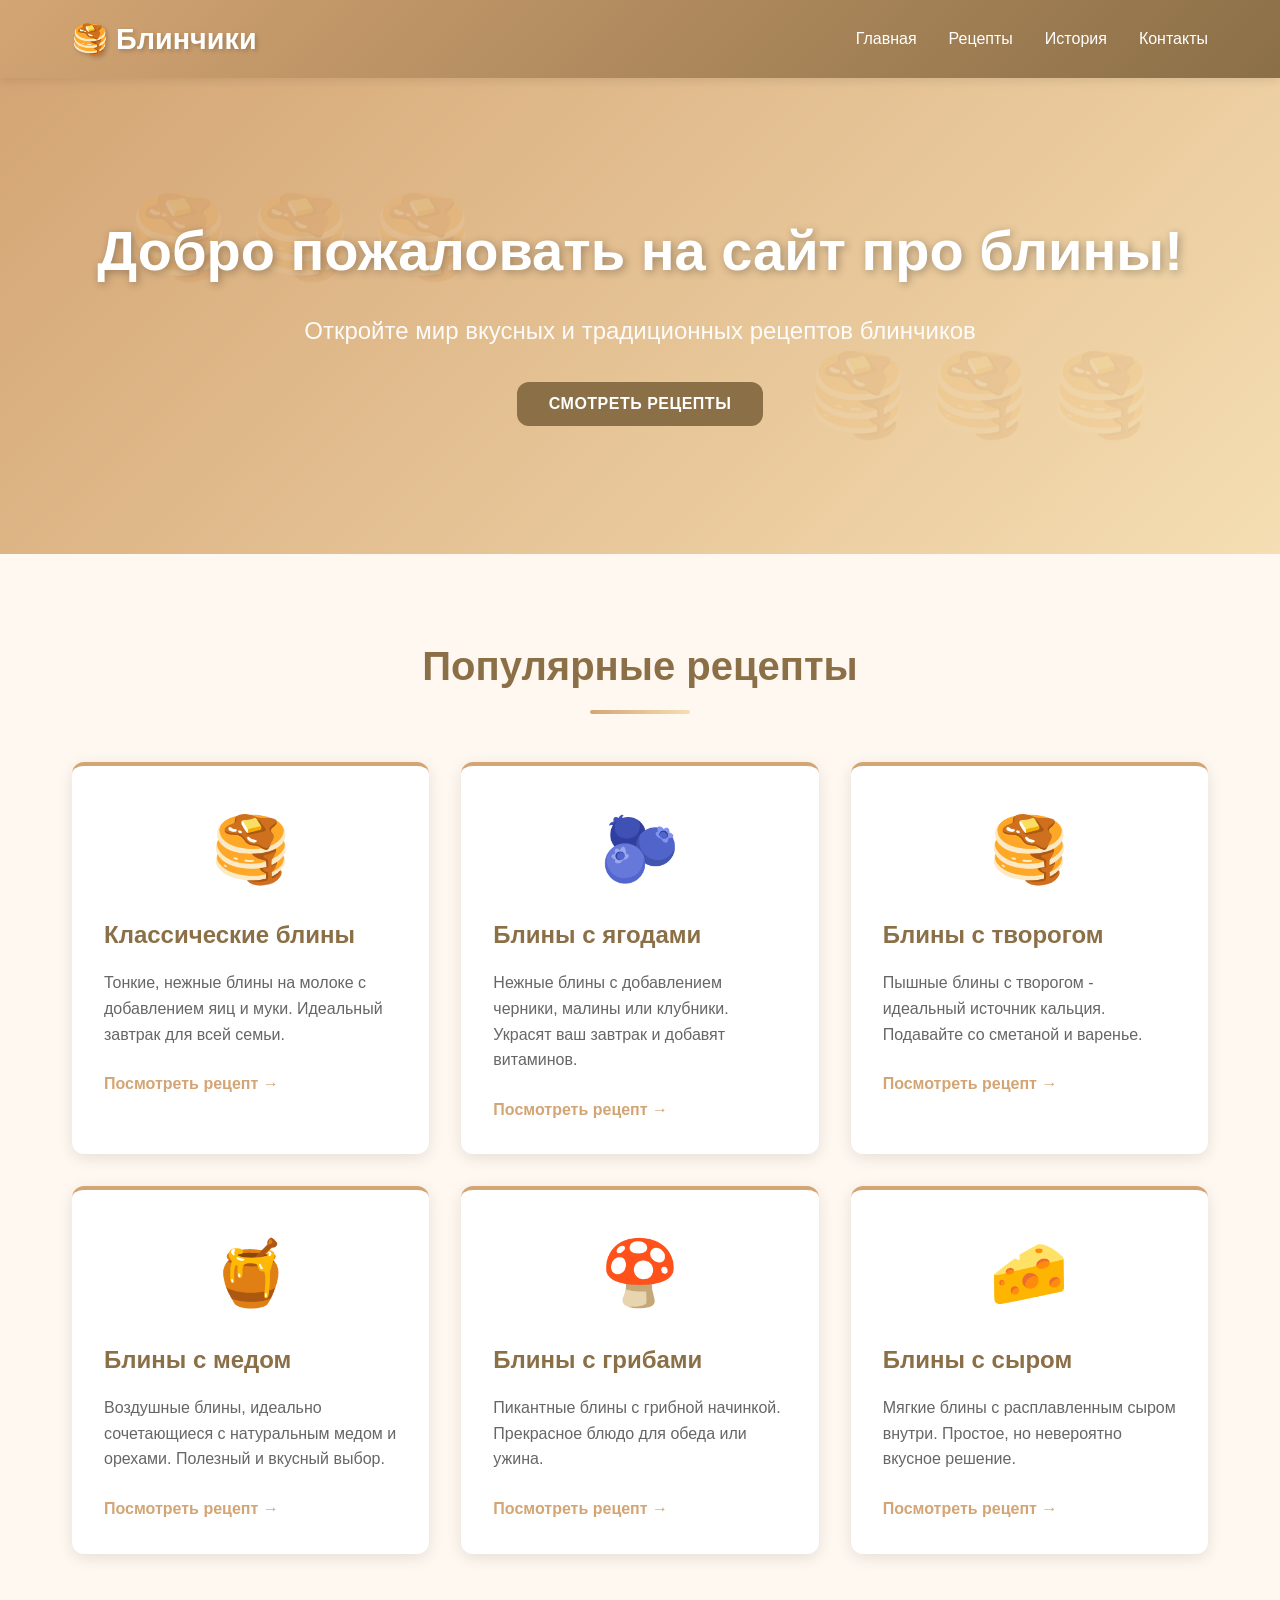
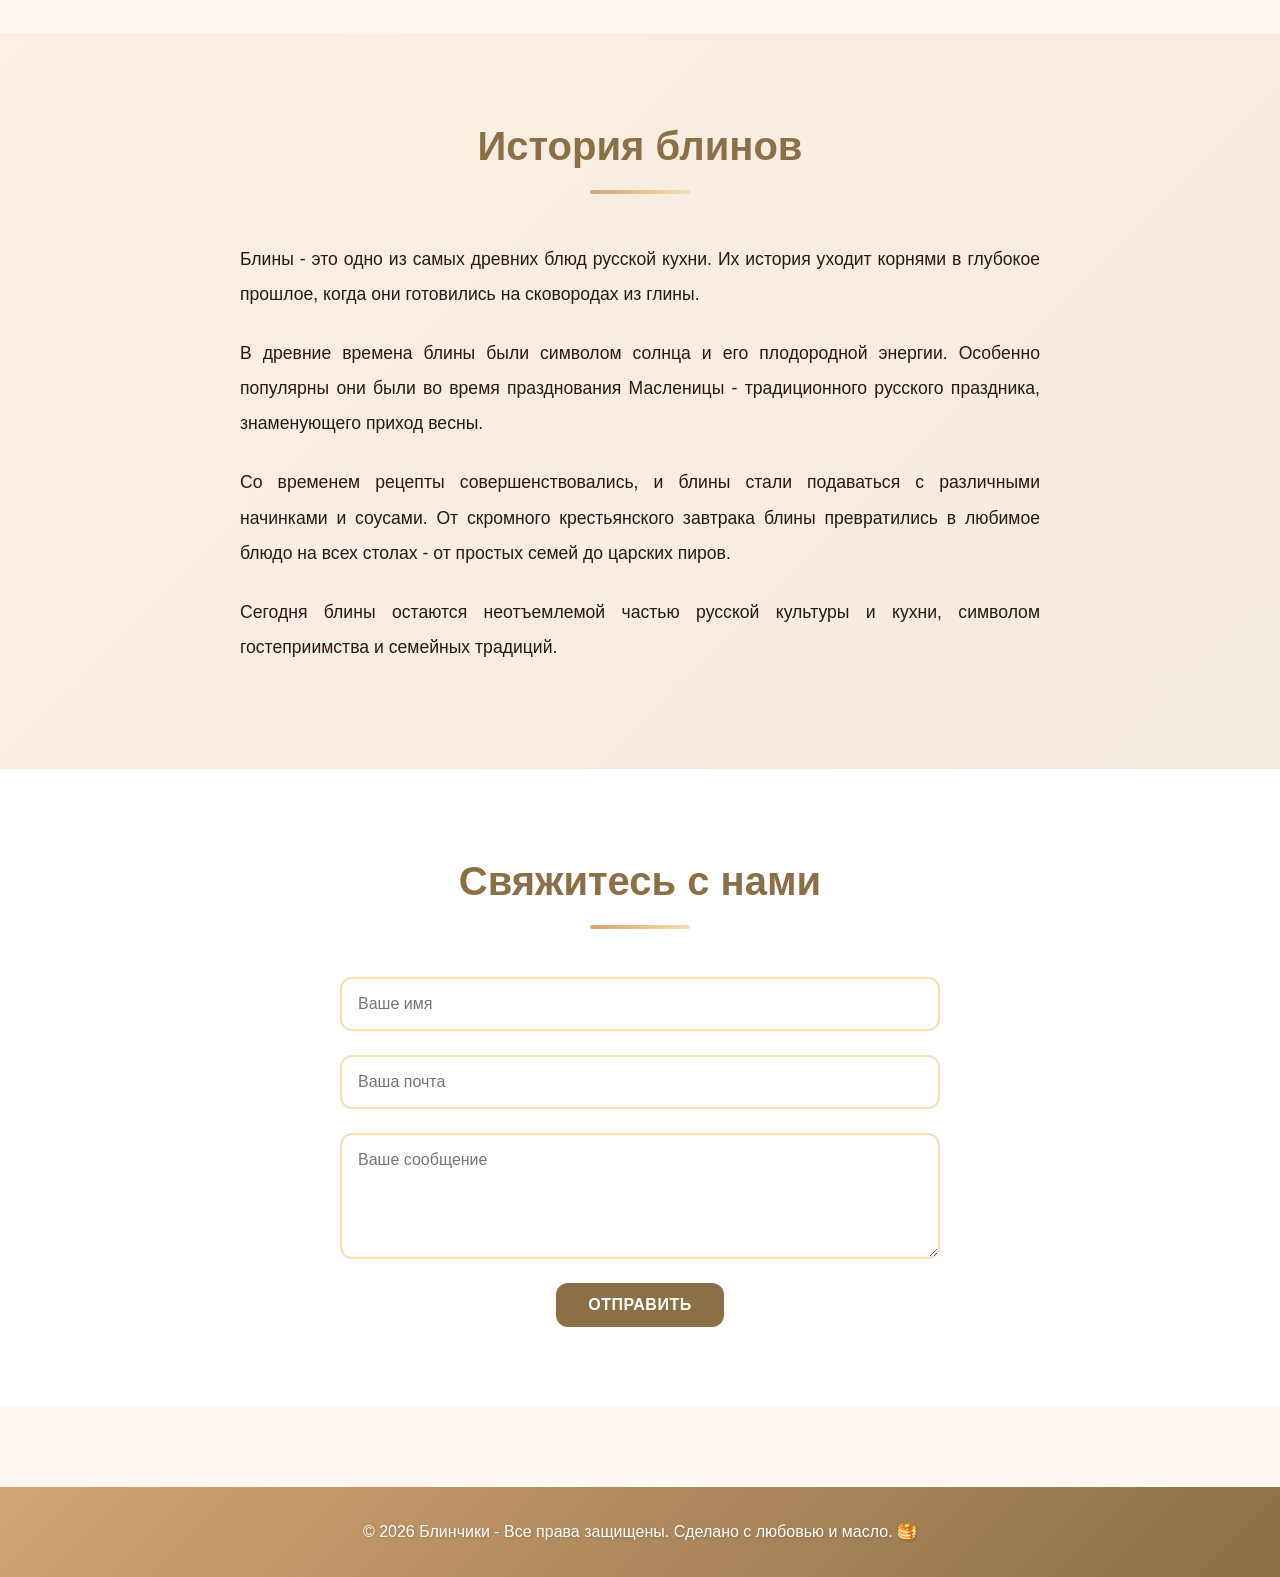
==== index.html @ e8a2c0ce "Create blini website - Add HTML index page with hero section, recipes, history, and contact form - A" ====
<!DOCTYPE html>
<html lang="ru">
<head>
    <meta charset="UTF-8">
    <meta name="viewport" content="width=device-width, initial-scale=1.0">
    <title>Блинчики - Вкусные рецепты и традиции</title>
    <link rel="stylesheet" href="styles.css">
</head>
<body>
    <header>
        <nav class="navbar">
            <div class="nav-container">
                <div class="logo">🥞 Блинчики</div>
                <ul class="nav-menu">
                    <li><a href="#home" class="nav-link">Главная</a></li>
                    <li><a href="#recipes" class="nav-link">Рецепты</a></li>
                    <li><a href="#history" class="nav-link">История</a></li>
                    <li><a href="#contact" class="nav-link">Контакты</a></li>
                </ul>
            </div>
        </nav>
    </header>

    <main>
        <!-- Hero Section -->
        <section id="home" class="hero">
            <div class="hero-content">
                <h1>Добро пожаловать на сайт про блины!</h1>
                <p>Откройте мир вкусных и традиционных рецептов блинчиков</p>
                <button class="btn btn-primary">Смотреть рецепты</button>
            </div>
        </section>

        <!-- Recipes Section -->
        <section id="recipes" class="recipes">
            <div class="container">
                <h2>Популярные рецепты</h2>
                <div class="recipe-grid">
                    <div class="recipe-card">
                        <div class="recipe-image">🥞</div>
                        <h3>Классические блины</h3>
                        <p>Тонкие, нежные блины на молоке с добавлением яиц и муки. Идеальный завтрак для всей семьи.</p>
                        <a href="#" class="recipe-link">Посмотреть рецепт →</a>
                    </div>

                    <div class="recipe-card">
                        <div class="recipe-image">🫐</div>
                        <h3>Блины с ягодами</h3>
                        <p>Нежные блины с добавлением черники, малины или клубники. Украсят ваш завтрак и добавят витаминов.</p>
                        <a href="#" class="recipe-link">Посмотреть рецепт →</a>
                    </div>

                    <div class="recipe-card">
                        <div class="recipe-image">🥞</div>
                        <h3>Блины с творогом</h3>
                        <p>Пышные блины с творогом - идеальный источник кальция. Подавайте со сметаной и варенье.</p>
                        <a href="#" class="recipe-link">Посмотреть рецепт →</a>
                    </div>

                    <div class="recipe-card">
                        <div class="recipe-image">🍯</div>
                        <h3>Блины с медом</h3>
                        <p>Воздушные блины, идеально сочетающиеся с натуральным медом и орехами. Полезный и вкусный выбор.</p>
                        <a href="#" class="recipe-link">Посмотреть рецепт →</a>
                    </div>

                    <div class="recipe-card">
                        <div class="recipe-image">🍄</div>
                        <h3>Блины с грибами</h3>
                        <p>Пикантные блины с грибной начинкой. Прекрасное блюдо для обеда или ужина.</p>
                        <a href="#" class="recipe-link">Посмотреть рецепт →</a>
                    </div>

                    <div class="recipe-card">
                        <div class="recipe-image">🧀</div>
                        <h3>Блины с сыром</h3>
                        <p>Мягкие блины с расплавленным сыром внутри. Простое, но невероятно вкусное решение.</p>
                        <a href="#" class="recipe-link">Посмотреть рецепт →</a>
                    </div>
                </div>
            </div>
        </section>

        <!-- History Section -->
        <section id="history" class="history">
            <div class="container">
                <h2>История блинов</h2>
                <div class="history-content">
                    <p>Блины - это одно из самых древних блюд русской кухни. Их история уходит корнями в глубокое прошлое, когда они готовились на сковородах из глины.</p>

                    <p>В древние времена блины были символом солнца и его плодородной энергии. Особенно популярны они были во время празднования Масленицы - традиционного русского праздника, знаменующего приход весны.</p>

                    <p>Со временем рецепты совершенствовались, и блины стали подаваться с различными начинками и соусами. От скромного крестьянского завтрака блины превратились в любимое блюдо на всех столах - от простых семей до царских пиров.</p>

                    <p>Сегодня блины остаются неотъемлемой частью русской культуры и кухни, символом гостеприимства и семейных традиций.</p>
                </div>
            </div>
        </section>

        <!-- Contact Section -->
        <section id="contact" class="contact">
            <div class="container">
                <h2>Свяжитесь с нами</h2>
                <form class="contact-form">
                    <input type="text" placeholder="Ваше имя" required>
                    <input type="email" placeholder="Ваша почта" required>
                    <textarea placeholder="Ваше сообщение" rows="5" required></textarea>
                    <button type="submit" class="btn btn-primary">Отправить</button>
                </form>
            </div>
        </section>
    </main>

    <footer>
        <div class="container">
            <p>&copy; 2026 Блинчики - Все права защищены. Сделано с любовью и масло. 🥞</p>
        </div>
    </footer>
</body>
</html>
---- styles.css ----
* {
    margin: 0;
    padding: 0;
    box-sizing: border-box;
}

:root {
    --primary-color: #d4a574;
    --secondary-color: #8b6f47;
    --accent-color: #f5deb3;
    --dark-text: #2c1810;
    --light-bg: #fff8f0;
    --border-radius: 12px;
    --transition: all 0.3s ease;
}

body {
    font-family: 'Segoe UI', Tahoma, Geneva, Verdana, sans-serif;
    line-height: 1.6;
    color: var(--dark-text);
    background-color: var(--light-bg);
}

/* Navbar */
.navbar {
    background: linear-gradient(135deg, var(--primary-color), var(--secondary-color));
    padding: 1rem 0;
    position: sticky;
    top: 0;
    z-index: 1000;
    box-shadow: 0 2px 10px rgba(0, 0, 0, 0.1);
}

.nav-container {
    max-width: 1200px;
    margin: 0 auto;
    padding: 0 2rem;
    display: flex;
    justify-content: space-between;
    align-items: center;
}

.logo {
    font-size: 1.8rem;
    font-weight: bold;
    color: white;
    text-shadow: 2px 2px 4px rgba(0, 0, 0, 0.2);
}

.nav-menu {
    display: flex;
    list-style: none;
    gap: 2rem;
}

.nav-link {
    color: white;
    text-decoration: none;
    font-weight: 500;
    transition: var(--transition);
    position: relative;
}

.nav-link:hover {
    opacity: 0.8;
}

.nav-link::after {
    content: '';
    position: absolute;
    bottom: -5px;
    left: 0;
    width: 0;
    height: 2px;
    background: white;
    transition: var(--transition);
}

.nav-link:hover::after {
    width: 100%;
}

/* Hero Section */
.hero {
    background: linear-gradient(135deg, var(--primary-color), var(--accent-color));
    color: white;
    padding: 8rem 2rem;
    text-align: center;
    position: relative;
    overflow: hidden;
}

.hero::before {
    content: '🥞 🥞 🥞';
    position: absolute;
    font-size: 5rem;
    opacity: 0.1;
    top: 20%;
    left: 10%;
}

.hero::after {
    content: '🥞 🥞 🥞';
    position: absolute;
    font-size: 5rem;
    opacity: 0.1;
    bottom: 20%;
    right: 10%;
}

.hero-content {
    position: relative;
    z-index: 1;
}

.hero h1 {
    font-size: 3.5rem;
    margin-bottom: 1rem;
    text-shadow: 2px 2px 8px rgba(0, 0, 0, 0.3);
}

.hero p {
    font-size: 1.5rem;
    margin-bottom: 2rem;
    opacity: 0.95;
}

/* Buttons */
.btn {
    padding: 0.8rem 2rem;
    border: none;
    border-radius: var(--border-radius);
    font-size: 1rem;
    font-weight: 600;
    cursor: pointer;
    transition: var(--transition);
    text-transform: uppercase;
    letter-spacing: 0.5px;
}

.btn-primary {
    background-color: var(--secondary-color);
    color: white;
}

.btn-primary:hover {
    background-color: var(--dark-text);
    transform: translateY(-2px);
    box-shadow: 0 5px 15px rgba(0, 0, 0, 0.2);
}

/* Container */
.container {
    max-width: 1200px;
    margin: 0 auto;
    padding: 0 2rem;
}

/* Recipes Section */
.recipes {
    padding: 5rem 2rem;
}

.recipes h2 {
    text-align: center;
    font-size: 2.5rem;
    margin-bottom: 3rem;
    color: var(--secondary-color);
    position: relative;
    padding-bottom: 1rem;
}

.recipes h2::after {
    content: '';
    position: absolute;
    bottom: 0;
    left: 50%;
    transform: translateX(-50%);
    width: 100px;
    height: 4px;
    background: linear-gradient(90deg, var(--primary-color), var(--accent-color));
    border-radius: 2px;
}

.recipe-grid {
    display: grid;
    grid-template-columns: repeat(auto-fit, minmax(300px, 1fr));
    gap: 2rem;
}

.recipe-card {
    background: white;
    border-radius: var(--border-radius);
    padding: 2rem;
    box-shadow: 0 4px 15px rgba(0, 0, 0, 0.1);
    transition: var(--transition);
    border-top: 4px solid var(--primary-color);
}

.recipe-card:hover {
    transform: translateY(-8px);
    box-shadow: 0 8px 25px rgba(0, 0, 0, 0.15);
}

.recipe-image {
    font-size: 4rem;
    text-align: center;
    margin-bottom: 1rem;
}

.recipe-card h3 {
    color: var(--secondary-color);
    margin-bottom: 1rem;
    font-size: 1.5rem;
}

.recipe-card p {
    color: #666;
    margin-bottom: 1.5rem;
}

.recipe-link {
    color: var(--primary-color);
    text-decoration: none;
    font-weight: 600;
    transition: var(--transition);
}

.recipe-link:hover {
    color: var(--secondary-color);
    margin-left: 5px;
}

/* History Section */
.history {
    background: linear-gradient(135deg, rgba(212, 165, 116, 0.1), rgba(139, 111, 71, 0.1));
    padding: 5rem 2rem;
}

.history h2 {
    text-align: center;
    font-size: 2.5rem;
    margin-bottom: 3rem;
    color: var(--secondary-color);
    position: relative;
    padding-bottom: 1rem;
}

.history h2::after {
    content: '';
    position: absolute;
    bottom: 0;
    left: 50%;
    transform: translateX(-50%);
    width: 100px;
    height: 4px;
    background: linear-gradient(90deg, var(--primary-color), var(--accent-color));
    border-radius: 2px;
}

.history-content {
    max-width: 800px;
    margin: 0 auto;
    line-height: 2;
    color: var(--dark-text);
}

.history-content p {
    margin-bottom: 1.5rem;
    text-align: justify;
    font-size: 1.1rem;
}

/* Contact Section */
.contact {
    padding: 5rem 2rem;
    background-color: white;
}

.contact h2 {
    text-align: center;
    font-size: 2.5rem;
    margin-bottom: 3rem;
    color: var(--secondary-color);
    position: relative;
    padding-bottom: 1rem;
}

.contact h2::after {
    content: '';
    position: absolute;
    bottom: 0;
    left: 50%;
    transform: translateX(-50%);
    width: 100px;
    height: 4px;
    background: linear-gradient(90deg, var(--primary-color), var(--accent-color));
    border-radius: 2px;
}

.contact-form {
    max-width: 600px;
    margin: 0 auto;
    display: flex;
    flex-direction: column;
    gap: 1.5rem;
}

.contact-form input,
.contact-form textarea {
    padding: 1rem;
    border: 2px solid var(--accent-color);
    border-radius: var(--border-radius);
    font-family: inherit;
    font-size: 1rem;
    transition: var(--transition);
}

.contact-form input:focus,
.contact-form textarea:focus {
    outline: none;
    border-color: var(--primary-color);
    box-shadow: 0 0 0 3px rgba(212, 165, 116, 0.1);
}

.contact-form button {
    align-self: center;
}

/* Footer */
footer {
    background: linear-gradient(135deg, var(--primary-color), var(--secondary-color));
    color: white;
    text-align: center;
    padding: 2rem;
    margin-top: 5rem;
}

footer p {
    font-weight: 500;
    text-shadow: 1px 1px 3px rgba(0, 0, 0, 0.2);
}

/* Responsive Design */
@media (max-width: 768px) {
    .hero h1 {
        font-size: 2rem;
    }

    .hero p {
        font-size: 1.1rem;
    }

    .nav-menu {
        gap: 1rem;
    }

    .recipe-grid {
        grid-template-columns: 1fr;
    }

    .history-content p {
        text-align: left;
    }

    .recipes h2,
    .history h2,
    .contact h2 {
        font-size: 2rem;
    }
}

@media (max-width: 480px) {
    .hero {
        padding: 4rem 1rem;
    }

    .hero h1 {
        font-size: 1.5rem;
    }

    .nav-container {
        flex-direction: column;
        gap: 1rem;
    }

    .nav-menu {
        flex-direction: column;
        gap: 0.5rem;
    }

    .logo {
        font-size: 1.5rem;
    }
}
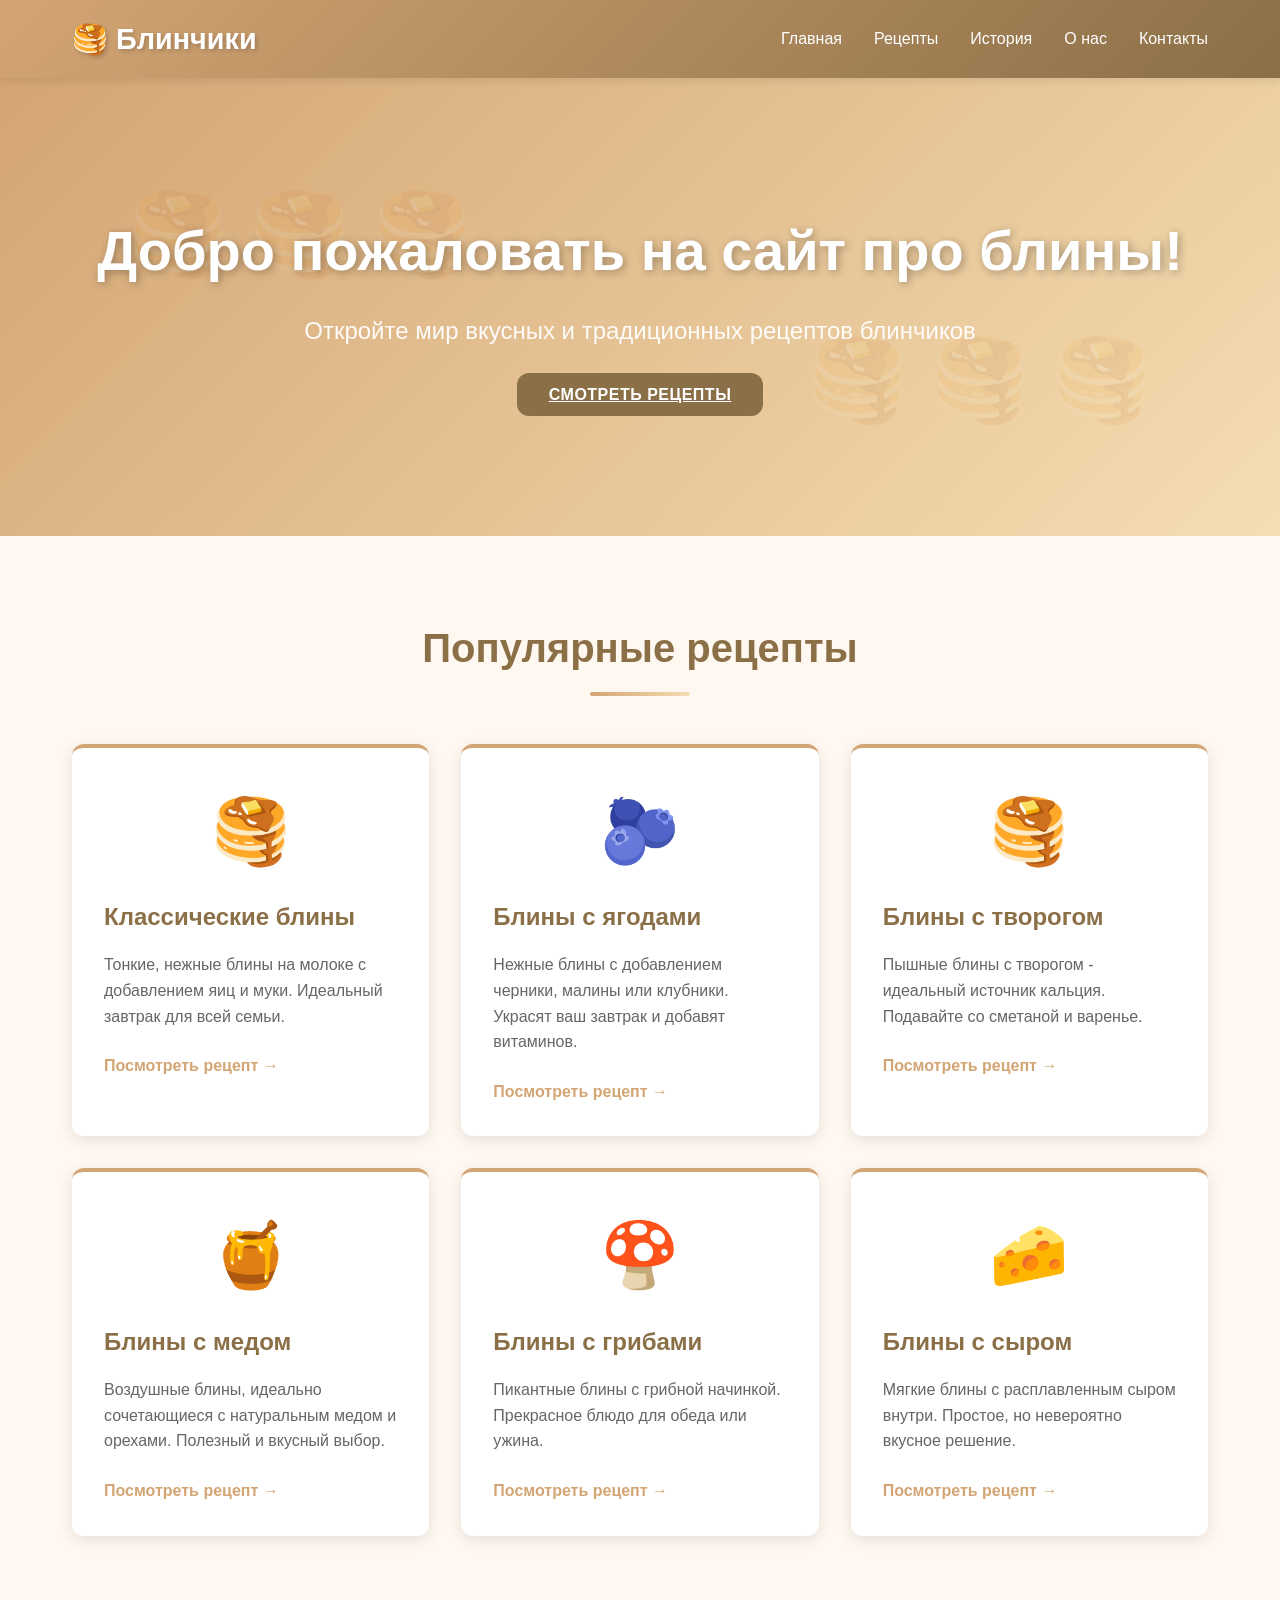
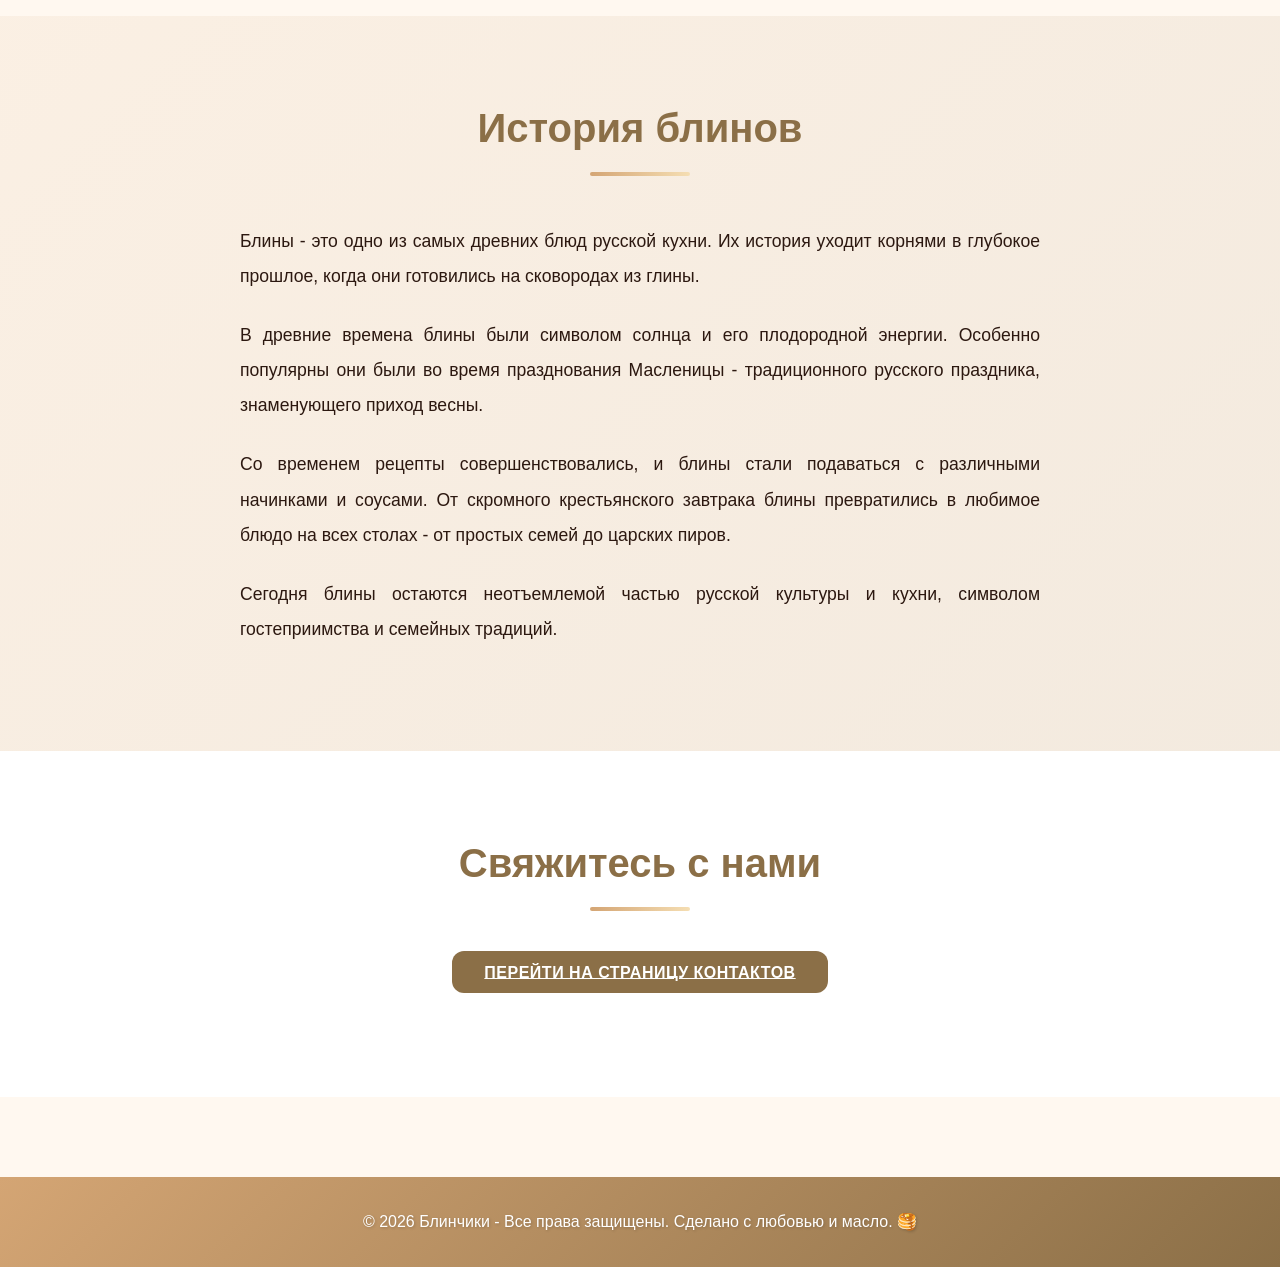
==== commit 295fb640: "Add multi-page website structure with unified styling - Create 5 pages: index, recipes, history, abo" ====
--- a/index.html
+++ b/index.html
@@ -12,10 +12,11 @@
             <div class="nav-container">
                 <div class="logo">🥞 Блинчики</div>
                 <ul class="nav-menu">
-                    <li><a href="#home" class="nav-link">Главная</a></li>
-                    <li><a href="#recipes" class="nav-link">Рецепты</a></li>
-                    <li><a href="#history" class="nav-link">История</a></li>
-                    <li><a href="#contact" class="nav-link">Контакты</a></li>
+                    <li><a href="index.html" class="nav-link active">Главная</a></li>
+                    <li><a href="recipes.html" class="nav-link">Рецепты</a></li>
+                    <li><a href="history.html" class="nav-link">История</a></li>
+                    <li><a href="about.html" class="nav-link">О нас</a></li>
+                    <li><a href="contact.html" class="nav-link">Контакты</a></li>
                 </ul>
             </div>
         </nav>
@@ -27,12 +28,12 @@
             <div class="hero-content">
                 <h1>Добро пожаловать на сайт про блины!</h1>
                 <p>Откройте мир вкусных и традиционных рецептов блинчиков</p>
-                <button class="btn btn-primary">Смотреть рецепты</button>
+                <a href="recipes.html" class="btn btn-primary">Смотреть рецепты</a>
             </div>
         </section>
 
         <!-- Recipes Section -->
-        <section id="recipes" class="recipes">
+        <section class="recipes">
             <div class="container">
                 <h2>Популярные рецепты</h2>
                 <div class="recipe-grid">
@@ -82,7 +83,7 @@
         </section>
 
         <!-- History Section -->
-        <section id="history" class="history">
+        <section class="history">
             <div class="container">
                 <h2>История блинов</h2>
                 <div class="history-content">
@@ -98,15 +99,10 @@
         </section>
 
         <!-- Contact Section -->
-        <section id="contact" class="contact">
+        <section class="contact">
             <div class="container">
                 <h2>Свяжитесь с нами</h2>
-                <form class="contact-form">
-                    <input type="text" placeholder="Ваше имя" required>
-                    <input type="email" placeholder="Ваша почта" required>
-                    <textarea placeholder="Ваше сообщение" rows="5" required></textarea>
-                    <button type="submit" class="btn btn-primary">Отправить</button>
-                </form>
+                <p style="text-align: center; margin-bottom: 2rem;"><a href="contact.html" class="btn btn-primary">Перейти на страницу контактов</a></p>
             </div>
         </section>
     </main>
--- a/styles.css
+++ b/styles.css
@@ -327,6 +327,680 @@
     align-self: center;
 }
 
+/* Page Header */
+.page-header {
+    background: linear-gradient(135deg, var(--primary-color), var(--secondary-color));
+    color: white;
+    padding: 4rem 2rem;
+    text-align: center;
+}
+
+.page-header h1 {
+    font-size: 3rem;
+    margin-bottom: 1rem;
+    text-shadow: 2px 2px 8px rgba(0, 0, 0, 0.3);
+}
+
+.page-header p {
+    font-size: 1.2rem;
+    opacity: 0.95;
+}
+
+/* Recipes Detail Page */
+.recipes-detail {
+    padding: 4rem 2rem;
+    background-color: var(--light-bg);
+}
+
+.recipe-full {
+    background: white;
+    border-radius: var(--border-radius);
+    padding: 2.5rem;
+    margin-bottom: 3rem;
+    box-shadow: 0 4px 15px rgba(0, 0, 0, 0.1);
+}
+
+.recipe-full h2 {
+    color: var(--secondary-color);
+    margin-bottom: 2rem;
+    font-size: 2rem;
+    border-bottom: 3px solid var(--primary-color);
+    padding-bottom: 1rem;
+}
+
+.recipe-content {
+    display: grid;
+    grid-template-columns: 150px 1fr;
+    gap: 2rem;
+    align-items: start;
+}
+
+.recipe-image-large {
+    font-size: 6rem;
+    text-align: center;
+}
+
+.recipe-info h3 {
+    color: var(--primary-color);
+    margin-top: 1.5rem;
+    margin-bottom: 1rem;
+    font-size: 1.3rem;
+}
+
+.ingredients,
+.instructions {
+    padding-left: 2rem;
+    margin-bottom: 1.5rem;
+}
+
+.ingredients li,
+.instructions li {
+    margin-bottom: 0.8rem;
+    line-height: 1.6;
+}
+
+.difficulty {
+    background: linear-gradient(135deg, rgba(212, 165, 116, 0.1), rgba(139, 111, 71, 0.1));
+    padding: 1rem;
+    border-left: 4px solid var(--primary-color);
+    border-radius: 4px;
+    margin-top: 2rem;
+    font-weight: 500;
+}
+
+/* History Timeline */
+.history-timeline {
+    padding: 4rem 2rem;
+    background-color: white;
+}
+
+.timeline {
+    max-width: 900px;
+    margin: 0 auto;
+    position: relative;
+    padding: 2rem 0;
+}
+
+.timeline::before {
+    content: '';
+    position: absolute;
+    left: 50%;
+    transform: translateX(-50%);
+    width: 4px;
+    height: 100%;
+    background: linear-gradient(180deg, var(--primary-color), var(--accent-color));
+}
+
+.timeline-item {
+    margin-bottom: 3rem;
+    width: 45%;
+    padding: 2rem;
+    background: white;
+    border-radius: var(--border-radius);
+    box-shadow: 0 4px 15px rgba(0, 0, 0, 0.1);
+}
+
+.timeline-item:nth-child(odd) {
+    margin-left: 0;
+    text-align: right;
+}
+
+.timeline-item:nth-child(even) {
+    margin-left: 55%;
+    text-align: left;
+}
+
+.timeline-date {
+    display: inline-block;
+    background: var(--primary-color);
+    color: white;
+    padding: 0.5rem 1rem;
+    border-radius: 20px;
+    font-weight: bold;
+    margin-bottom: 1rem;
+}
+
+.timeline-content h3 {
+    color: var(--secondary-color);
+    margin-bottom: 0.5rem;
+}
+
+.timeline-content p {
+    color: #666;
+    line-height: 1.8;
+}
+
+/* Facts Grid */
+.history-facts {
+    padding: 4rem 2rem;
+    background-color: var(--light-bg);
+}
+
+.history-facts h2 {
+    text-align: center;
+    font-size: 2.5rem;
+    margin-bottom: 3rem;
+    color: var(--secondary-color);
+    position: relative;
+    padding-bottom: 1rem;
+}
+
+.history-facts h2::after {
+    content: '';
+    position: absolute;
+    bottom: 0;
+    left: 50%;
+    transform: translateX(-50%);
+    width: 100px;
+    height: 4px;
+    background: linear-gradient(90deg, var(--primary-color), var(--accent-color));
+    border-radius: 2px;
+}
+
+.facts-grid {
+    display: grid;
+    grid-template-columns: repeat(auto-fit, minmax(280px, 1fr));
+    gap: 2rem;
+}
+
+.fact-card {
+    background: white;
+    padding: 2rem;
+    border-radius: var(--border-radius);
+    text-align: center;
+    box-shadow: 0 4px 15px rgba(0, 0, 0, 0.1);
+    transition: var(--transition);
+}
+
+.fact-card:hover {
+    transform: translateY(-8px);
+    box-shadow: 0 8px 25px rgba(0, 0, 0, 0.15);
+}
+
+.fact-icon {
+    font-size: 3rem;
+    margin-bottom: 1rem;
+}
+
+.fact-card h3 {
+    color: var(--secondary-color);
+    margin-bottom: 1rem;
+}
+
+.fact-card p {
+    color: #666;
+    line-height: 1.8;
+}
+
+/* Traditions Section */
+.traditions {
+    padding: 4rem 2rem;
+    background-color: white;
+}
+
+.traditions h2 {
+    text-align: center;
+    font-size: 2.5rem;
+    margin-bottom: 3rem;
+    color: var(--secondary-color);
+    position: relative;
+    padding-bottom: 1rem;
+}
+
+.traditions h2::after {
+    content: '';
+    position: absolute;
+    bottom: 0;
+    left: 50%;
+    transform: translateX(-50%);
+    width: 100px;
+    height: 4px;
+    background: linear-gradient(90deg, var(--primary-color), var(--accent-color));
+    border-radius: 2px;
+}
+
+.traditions-content {
+    display: grid;
+    grid-template-columns: repeat(auto-fit, minmax(300px, 1fr));
+    gap: 2rem;
+    max-width: 1200px;
+    margin: 0 auto;
+}
+
+.tradition-item {
+    background: linear-gradient(135deg, rgba(212, 165, 116, 0.1), rgba(139, 111, 71, 0.1));
+    padding: 2rem;
+    border-radius: var(--border-radius);
+    border-left: 4px solid var(--primary-color);
+}
+
+.tradition-item h3 {
+    color: var(--secondary-color);
+    margin-bottom: 1rem;
+}
+
+.tradition-item p {
+    color: var(--dark-text);
+    line-height: 1.8;
+}
+
+/* Values Section */
+.values {
+    padding: 4rem 2rem;
+    background-color: var(--light-bg);
+}
+
+.values h2 {
+    text-align: center;
+    font-size: 2.5rem;
+    margin-bottom: 3rem;
+    color: var(--secondary-color);
+    position: relative;
+    padding-bottom: 1rem;
+}
+
+.values h2::after {
+    content: '';
+    position: absolute;
+    bottom: 0;
+    left: 50%;
+    transform: translateX(-50%);
+    width: 100px;
+    height: 4px;
+    background: linear-gradient(90deg, var(--primary-color), var(--accent-color));
+    border-radius: 2px;
+}
+
+.values-grid {
+    display: grid;
+    grid-template-columns: repeat(auto-fit, minmax(250px, 1fr));
+    gap: 2rem;
+    max-width: 1200px;
+    margin: 0 auto;
+}
+
+.value-card {
+    background: white;
+    padding: 2rem;
+    border-radius: var(--border-radius);
+    text-align: center;
+    box-shadow: 0 4px 15px rgba(0, 0, 0, 0.1);
+    transition: var(--transition);
+}
+
+.value-card:hover {
+    transform: translateY(-5px);
+    box-shadow: 0 8px 25px rgba(0, 0, 0, 0.15);
+}
+
+.value-icon {
+    font-size: 3rem;
+    margin-bottom: 1rem;
+}
+
+.value-card h3 {
+    color: var(--secondary-color);
+    margin-bottom: 1rem;
+}
+
+.value-card p {
+    color: #666;
+    line-height: 1.8;
+}
+
+/* Team Section */
+.team {
+    padding: 4rem 2rem;
+    background-color: white;
+}
+
+.team h2 {
+    text-align: center;
+    font-size: 2.5rem;
+    margin-bottom: 3rem;
+    color: var(--secondary-color);
+    position: relative;
+    padding-bottom: 1rem;
+}
+
+.team h2::after {
+    content: '';
+    position: absolute;
+    bottom: 0;
+    left: 50%;
+    transform: translateX(-50%);
+    width: 100px;
+    height: 4px;
+    background: linear-gradient(90deg, var(--primary-color), var(--accent-color));
+    border-radius: 2px;
+}
+
+.team-grid {
+    display: grid;
+    grid-template-columns: repeat(auto-fit, minmax(250px, 1fr));
+    gap: 2rem;
+    max-width: 1200px;
+    margin: 0 auto;
+}
+
+.team-member {
+    background: linear-gradient(135deg, rgba(212, 165, 116, 0.05), rgba(139, 111, 71, 0.05));
+    padding: 2rem;
+    border-radius: var(--border-radius);
+    text-align: center;
+    border: 2px solid rgba(212, 165, 116, 0.2);
+    transition: var(--transition);
+}
+
+.team-member:hover {
+    border-color: var(--primary-color);
+    box-shadow: 0 4px 15px rgba(212, 165, 116, 0.2);
+}
+
+.member-avatar {
+    font-size: 4rem;
+    margin-bottom: 1rem;
+}
+
+.team-member h3 {
+    color: var(--secondary-color);
+    margin-bottom: 0.5rem;
+}
+
+.member-role {
+    color: var(--primary-color);
+    font-weight: bold;
+    margin-bottom: 1rem;
+}
+
+.member-bio {
+    color: #666;
+    line-height: 1.8;
+    font-size: 0.95rem;
+}
+
+/* Why Choose Us */
+.why-us {
+    padding: 4rem 2rem;
+    background-color: var(--light-bg);
+}
+
+.why-us h2 {
+    text-align: center;
+    font-size: 2.5rem;
+    margin-bottom: 3rem;
+    color: var(--secondary-color);
+    position: relative;
+    padding-bottom: 1rem;
+}
+
+.why-us h2::after {
+    content: '';
+    position: absolute;
+    bottom: 0;
+    left: 50%;
+    transform: translateX(-50%);
+    width: 100px;
+    height: 4px;
+    background: linear-gradient(90deg, var(--primary-color), var(--accent-color));
+    border-radius: 2px;
+}
+
+.why-us-grid {
+    display: grid;
+    grid-template-columns: repeat(auto-fit, minmax(280px, 1fr));
+    gap: 2rem;
+    max-width: 1200px;
+    margin: 0 auto;
+}
+
+.why-card {
+    background: white;
+    padding: 2rem;
+    border-radius: var(--border-radius);
+    border-top: 4px solid var(--primary-color);
+    box-shadow: 0 4px 15px rgba(0, 0, 0, 0.1);
+}
+
+.why-card h3 {
+    color: var(--secondary-color);
+    margin-bottom: 1rem;
+}
+
+.why-card p {
+    color: #666;
+    line-height: 1.8;
+}
+
+/* Contact Main */
+.contact-main {
+    padding: 4rem 2rem;
+    background-color: var(--light-bg);
+}
+
+.contact-wrapper {
+    display: grid;
+    grid-template-columns: 1fr 1fr;
+    gap: 3rem;
+    max-width: 1200px;
+    margin: 0 auto;
+}
+
+.contact-form-section h2,
+.contact-info-section h2 {
+    color: var(--secondary-color);
+    margin-bottom: 2rem;
+    font-size: 1.8rem;
+}
+
+.form-group {
+    display: flex;
+    flex-direction: column;
+    gap: 0.5rem;
+}
+
+.form-group label {
+    color: var(--secondary-color);
+    font-weight: 600;
+}
+
+.form-group input,
+.form-group select,
+.form-group textarea {
+    padding: 0.8rem;
+    border: 2px solid var(--accent-color);
+    border-radius: var(--border-radius);
+    font-family: inherit;
+    font-size: 1rem;
+    transition: var(--transition);
+}
+
+.form-group input:focus,
+.form-group select:focus,
+.form-group textarea:focus {
+    outline: none;
+    border-color: var(--primary-color);
+    box-shadow: 0 0 0 3px rgba(212, 165, 116, 0.1);
+}
+
+.contact-form {
+    display: flex;
+    flex-direction: column;
+    gap: 1.5rem;
+}
+
+.contact-form button {
+    align-self: flex-start;
+}
+
+.contact-info-item {
+    display: flex;
+    gap: 1.5rem;
+    margin-bottom: 2rem;
+    background: white;
+    padding: 1.5rem;
+    border-radius: var(--border-radius);
+    box-shadow: 0 2px 10px rgba(0, 0, 0, 0.05);
+}
+
+.info-icon {
+    font-size: 2.5rem;
+    min-width: 60px;
+    text-align: center;
+}
+
+.info-content h3 {
+    color: var(--secondary-color);
+    margin-bottom: 0.5rem;
+}
+
+.info-content p {
+    color: #666;
+    margin-bottom: 0.5rem;
+}
+
+.info-content a {
+    color: var(--primary-color);
+    text-decoration: none;
+    transition: var(--transition);
+}
+
+.info-content a:hover {
+    color: var(--secondary-color);
+    text-decoration: underline;
+}
+
+.social-links {
+    background: white;
+    padding: 2rem;
+    border-radius: var(--border-radius);
+    box-shadow: 0 2px 10px rgba(0, 0, 0, 0.05);
+    margin-top: 2rem;
+}
+
+.social-links h3 {
+    color: var(--secondary-color);
+    margin-bottom: 1.5rem;
+    text-align: center;
+}
+
+.social-icons {
+    display: flex;
+    justify-content: center;
+    gap: 1rem;
+}
+
+.social-icon {
+    display: inline-flex;
+    align-items: center;
+    justify-content: center;
+    width: 50px;
+    height: 50px;
+    font-size: 1.5rem;
+    background: linear-gradient(135deg, var(--primary-color), var(--secondary-color));
+    border-radius: 50%;
+    text-decoration: none;
+    transition: var(--transition);
+}
+
+.social-icon:hover {
+    transform: scale(1.1);
+    box-shadow: 0 4px 15px rgba(212, 165, 116, 0.3);
+}
+
+/* FAQ Section */
+.faq {
+    padding: 4rem 2rem;
+    background-color: white;
+}
+
+.faq h2 {
+    text-align: center;
+    font-size: 2.5rem;
+    margin-bottom: 3rem;
+    color: var(--secondary-color);
+    position: relative;
+    padding-bottom: 1rem;
+}
+
+.faq h2::after {
+    content: '';
+    position: absolute;
+    bottom: 0;
+    left: 50%;
+    transform: translateX(-50%);
+    width: 100px;
+    height: 4px;
+    background: linear-gradient(90deg, var(--primary-color), var(--accent-color));
+    border-radius: 2px;
+}
+
+.faq-grid {
+    display: grid;
+    grid-template-columns: repeat(auto-fit, minmax(300px, 1fr));
+    gap: 2rem;
+    max-width: 1200px;
+    margin: 0 auto;
+}
+
+.faq-item {
+    background: linear-gradient(135deg, rgba(212, 165, 116, 0.05), rgba(139, 111, 71, 0.05));
+    padding: 2rem;
+    border-radius: var(--border-radius);
+    border-left: 4px solid var(--primary-color);
+}
+
+.faq-item h3 {
+    color: var(--secondary-color);
+    margin-bottom: 1rem;
+}
+
+.faq-item p {
+    color: #666;
+    line-height: 1.8;
+}
+
+/* Newsletter Section */
+.newsletter {
+    background: linear-gradient(135deg, var(--primary-color), var(--secondary-color));
+    color: white;
+    padding: 3rem 2rem;
+}
+
+.newsletter-content {
+    max-width: 600px;
+    margin: 0 auto;
+    text-align: center;
+}
+
+.newsletter-content h2 {
+    font-size: 2rem;
+    margin-bottom: 0.5rem;
+}
+
+.newsletter-content p {
+    font-size: 1.1rem;
+    margin-bottom: 2rem;
+    opacity: 0.9;
+}
+
+.newsletter-form {
+    display: flex;
+    gap: 1rem;
+}
+
+.newsletter-form input {
+    flex: 1;
+    padding: 0.8rem;
+    border: none;
+    border-radius: var(--border-radius);
+    font-size: 1rem;
+}
+
+.newsletter-form input::placeholder {
+    color: #ccc;
+}
+
 /* Footer */
 footer {
     background: linear-gradient(135deg, var(--primary-color), var(--secondary-color));
@@ -368,6 +1042,54 @@
     .contact h2 {
         font-size: 2rem;
     }
+
+    .page-header h1 {
+        font-size: 2rem;
+    }
+
+    .recipe-content {
+        grid-template-columns: 100px 1fr;
+        gap: 1rem;
+    }
+
+    .recipe-image-large {
+        font-size: 4rem;
+    }
+
+    .timeline::before {
+        left: 0;
+    }
+
+    .timeline-item {
+        width: 100%;
+        margin-left: 0 !important;
+        text-align: left;
+        padding-left: 50px;
+    }
+
+    .timeline-item:nth-child(odd) {
+        text-align: left;
+    }
+
+    .contact-wrapper {
+        grid-template-columns: 1fr;
+    }
+
+    .newsletter-form {
+        flex-direction: column;
+    }
+
+    .why-us-grid,
+    .facts-grid,
+    .values-grid,
+    .team-grid,
+    .faq-grid {
+        grid-template-columns: 1fr;
+    }
+
+    .traditions-content {
+        grid-template-columns: 1fr;
+    }
 }
 
 @media (max-width: 480px) {
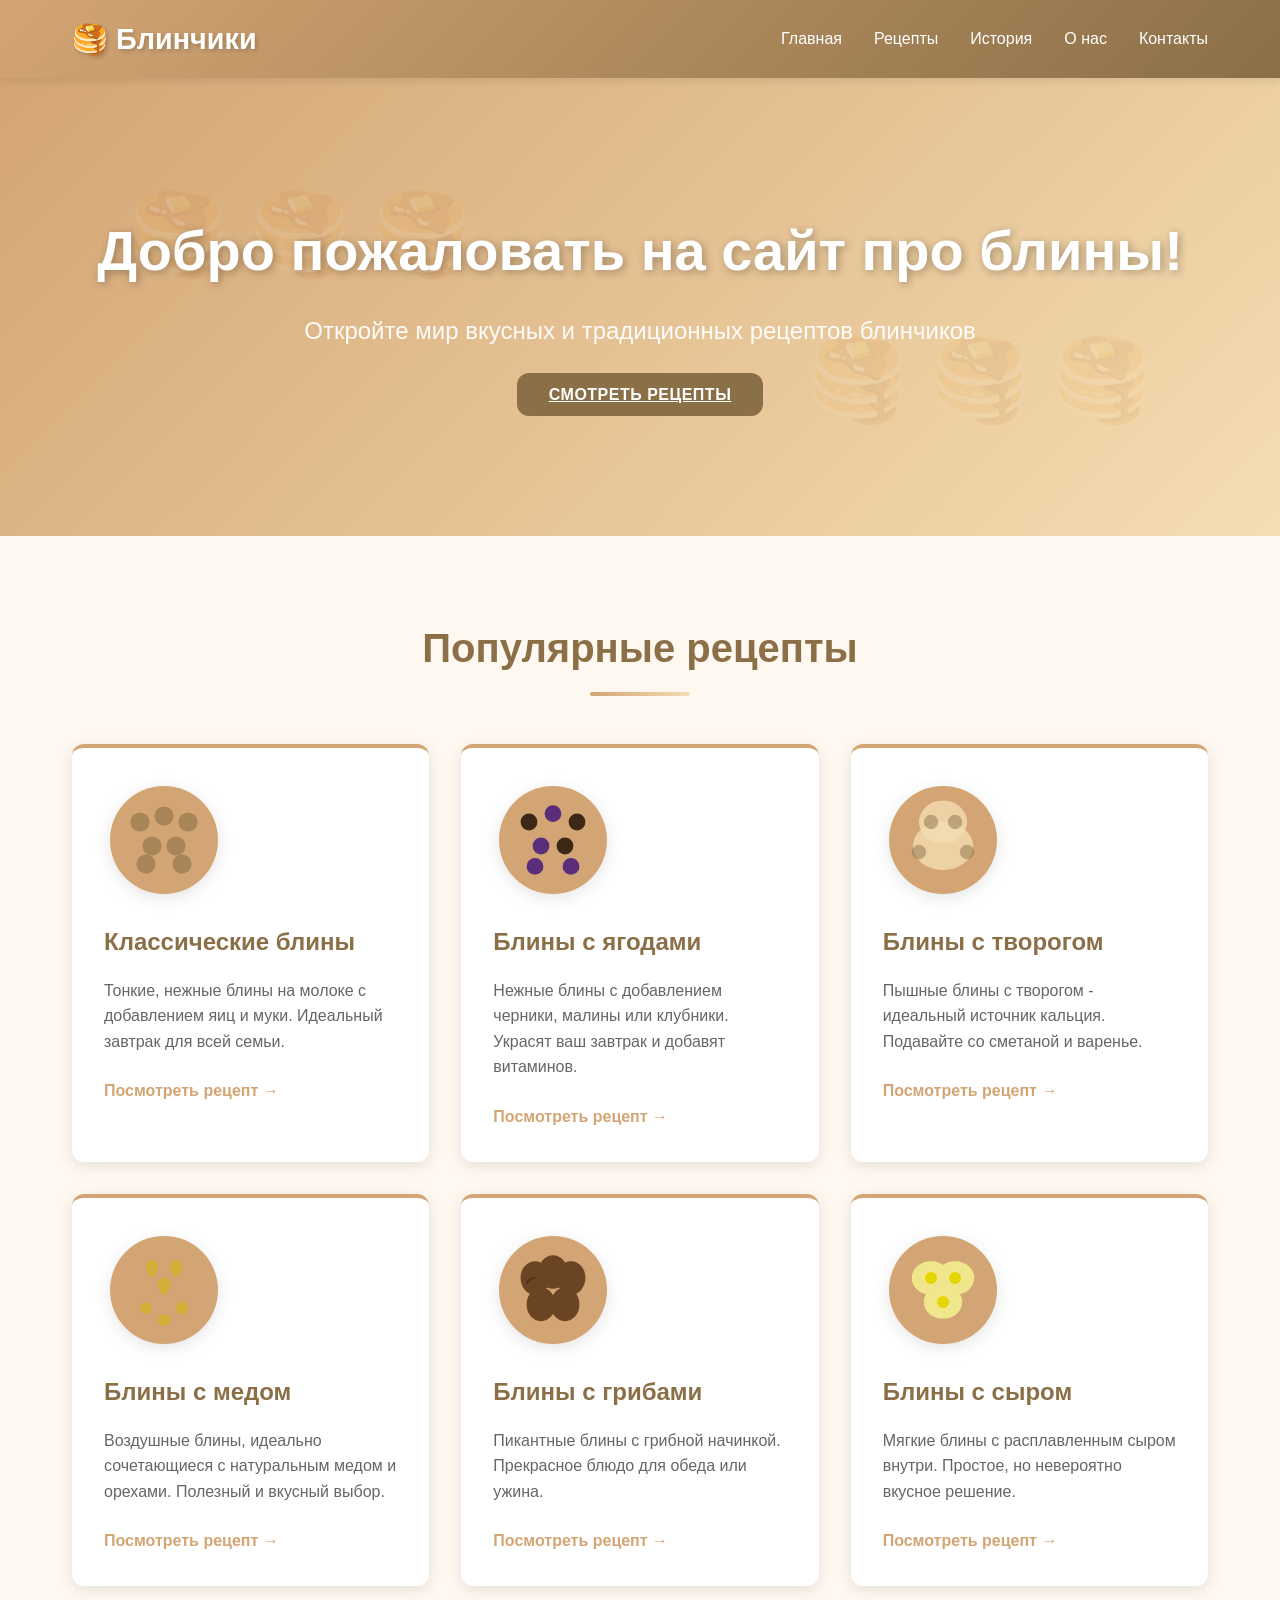
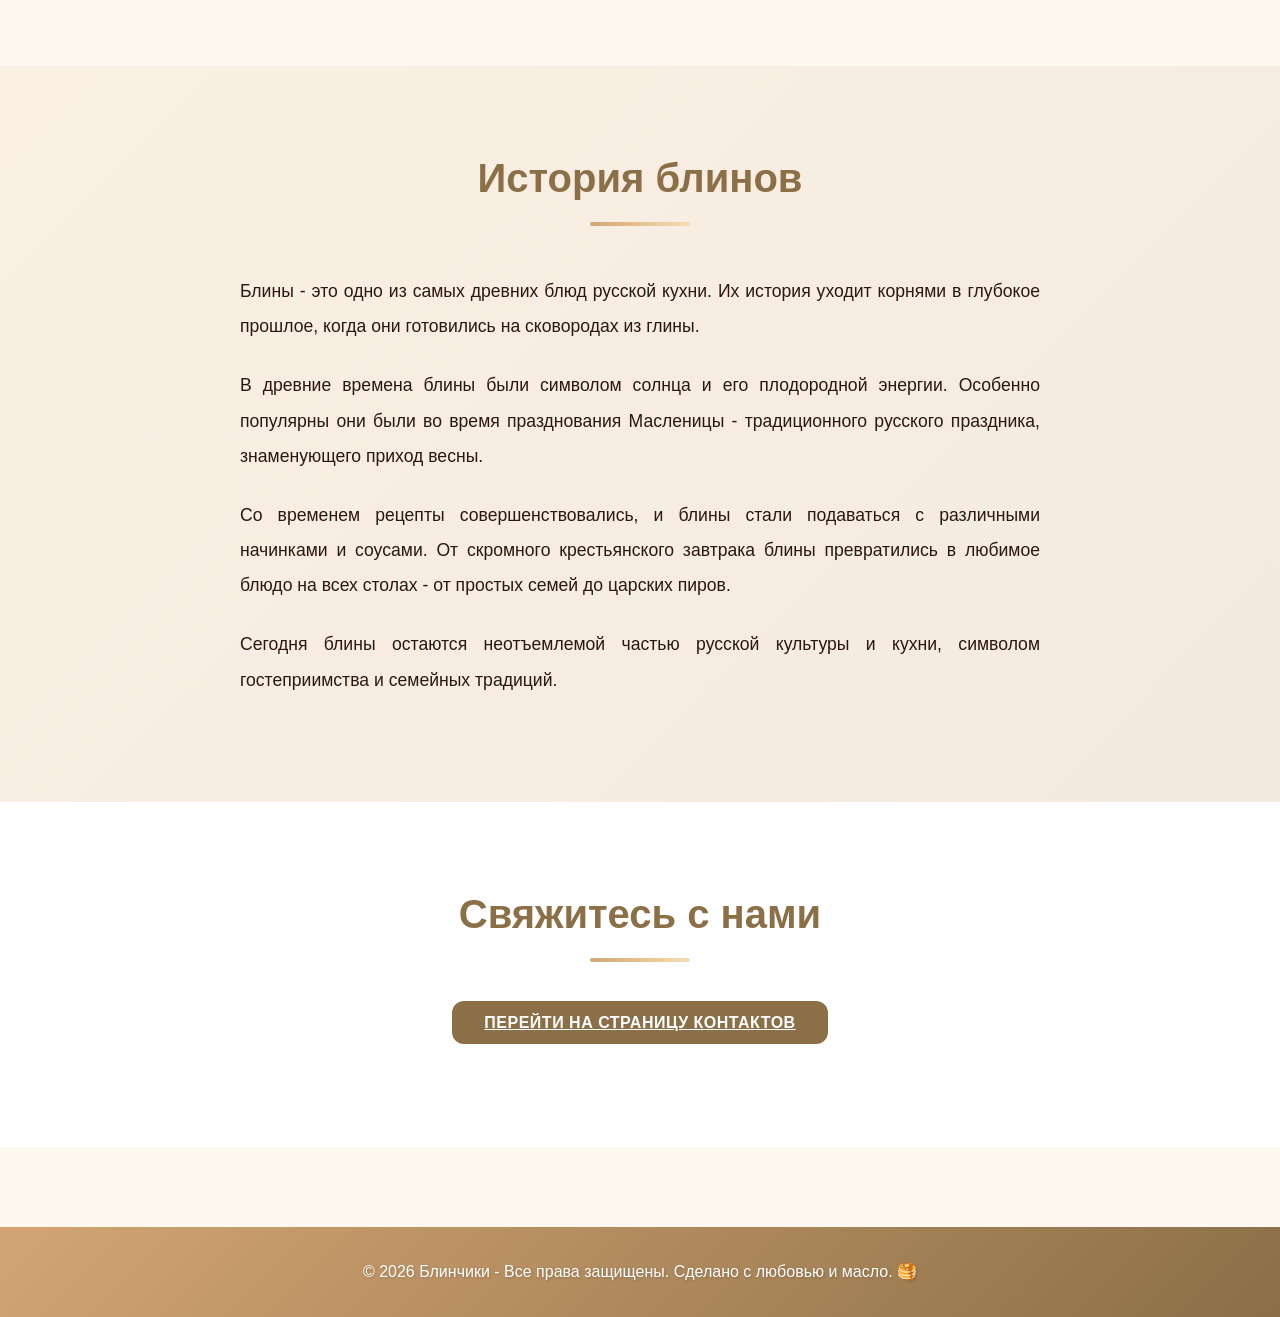
==== commit df355eb8: "Add custom SVG illustrations for index page recipes - Replace emoji placeholders with custom SVG ill" ====
--- a/index.html
+++ b/index.html
@@ -38,45 +38,95 @@
                 <h2>Популярные рецепты</h2>
                 <div class="recipe-grid">
                     <div class="recipe-card">
-                        <div class="recipe-image">🥞</div>
+                        <svg class="recipe-image" viewBox="0 0 100 100" xmlns="http://www.w3.org/2000/svg">
+                            <circle cx="50" cy="50" r="45" fill="#d4a574"/>
+                            <circle cx="30" cy="35" r="8" fill="#8b6f47" opacity="0.6"/>
+                            <circle cx="50" cy="30" r="8" fill="#8b6f47" opacity="0.6"/>
+                            <circle cx="70" cy="35" r="8" fill="#8b6f47" opacity="0.6"/>
+                            <circle cx="40" cy="55" r="8" fill="#8b6f47" opacity="0.6"/>
+                            <circle cx="60" cy="55" r="8" fill="#8b6f47" opacity="0.6"/>
+                            <circle cx="35" cy="70" r="8" fill="#8b6f47" opacity="0.6"/>
+                            <circle cx="65" cy="70" r="8" fill="#8b6f47" opacity="0.6"/>
+                        </svg>
                         <h3>Классические блины</h3>
                         <p>Тонкие, нежные блины на молоке с добавлением яиц и муки. Идеальный завтрак для всей семьи.</p>
-                        <a href="#" class="recipe-link">Посмотреть рецепт →</a>
+                        <a href="recipes.html" class="recipe-link">Посмотреть рецепт →</a>
                     </div>
 
                     <div class="recipe-card">
-                        <div class="recipe-image">🫐</div>
+                        <svg class="recipe-image" viewBox="0 0 100 100" xmlns="http://www.w3.org/2000/svg">
+                            <circle cx="50" cy="50" r="45" fill="#d4a574"/>
+                            <circle cx="30" cy="35" r="7" fill="#3d2817"/>
+                            <circle cx="50" cy="28" r="7" fill="#5a2e7a"/>
+                            <circle cx="70" cy="35" r="7" fill="#3d2817"/>
+                            <circle cx="40" cy="55" r="7" fill="#5a2e7a"/>
+                            <circle cx="60" cy="55" r="7" fill="#3d2817"/>
+                            <circle cx="35" cy="72" r="7" fill="#5a2e7a"/>
+                            <circle cx="65" cy="72" r="7" fill="#5a2e7a"/>
+                        </svg>
                         <h3>Блины с ягодами</h3>
                         <p>Нежные блины с добавлением черники, малины или клубники. Украсят ваш завтрак и добавят витаминов.</p>
-                        <a href="#" class="recipe-link">Посмотреть рецепт →</a>
+                        <a href="recipes.html" class="recipe-link">Посмотреть рецепт →</a>
                     </div>
 
                     <div class="recipe-card">
-                        <div class="recipe-image">🥞</div>
+                        <svg class="recipe-image" viewBox="0 0 100 100" xmlns="http://www.w3.org/2000/svg">
+                            <circle cx="50" cy="50" r="45" fill="#d4a574"/>
+                            <ellipse cx="50" cy="35" rx="20" ry="18" fill="#f5deb3" opacity="0.8"/>
+                            <ellipse cx="50" cy="55" rx="25" ry="20" fill="#f5deb3" opacity="0.8"/>
+                            <circle cx="40" cy="35" r="6" fill="#8b6f47" opacity="0.5"/>
+                            <circle cx="60" cy="35" r="6" fill="#8b6f47" opacity="0.5"/>
+                            <circle cx="30" cy="60" r="6" fill="#8b6f47" opacity="0.5"/>
+                            <circle cx="70" cy="60" r="6" fill="#8b6f47" opacity="0.5"/>
+                        </svg>
                         <h3>Блины с творогом</h3>
                         <p>Пышные блины с творогом - идеальный источник кальция. Подавайте со сметаной и варенье.</p>
-                        <a href="#" class="recipe-link">Посмотреть рецепт →</a>
+                        <a href="recipes.html" class="recipe-link">Посмотреть рецепт →</a>
                     </div>
 
                     <div class="recipe-card">
-                        <div class="recipe-image">🍯</div>
+                        <svg class="recipe-image" viewBox="0 0 100 100" xmlns="http://www.w3.org/2000/svg">
+                            <circle cx="50" cy="50" r="45" fill="#d4a574"/>
+                            <path d="M 40 40 Q 35 35 35 30 Q 35 25 40 25 Q 45 25 45 30 Q 45 35 40 40" fill="#d4af37"/>
+                            <path d="M 60 40 Q 55 35 55 30 Q 55 25 60 25 Q 65 25 65 30 Q 65 35 60 40" fill="#d4af37"/>
+                            <path d="M 50 55 Q 45 50 45 45 Q 45 40 50 40 Q 55 40 55 45 Q 55 50 50 55" fill="#d4af37"/>
+                            <circle cx="35" cy="65" r="5" fill="#d4af37"/>
+                            <circle cx="65" cy="65" r="5" fill="#d4af37"/>
+                            <circle cx="50" cy="75" r="5" fill="#d4af37"/>
+                        </svg>
                         <h3>Блины с медом</h3>
                         <p>Воздушные блины, идеально сочетающиеся с натуральным медом и орехами. Полезный и вкусный выбор.</p>
-                        <a href="#" class="recipe-link">Посмотреть рецепт →</a>
+                        <a href="recipes.html" class="recipe-link">Посмотреть рецепт →</a>
                     </div>
 
                     <div class="recipe-card">
-                        <div class="recipe-image">🍄</div>
+                        <svg class="recipe-image" viewBox="0 0 100 100" xmlns="http://www.w3.org/2000/svg">
+                            <circle cx="50" cy="50" r="45" fill="#d4a574"/>
+                            <ellipse cx="35" cy="40" rx="12" ry="14" fill="#6b4423"/>
+                            <ellipse cx="50" cy="35" rx="12" ry="14" fill="#6b4423"/>
+                            <ellipse cx="65" cy="40" rx="12" ry="14" fill="#6b4423"/>
+                            <ellipse cx="40" cy="62" rx="12" ry="14" fill="#6b4423"/>
+                            <ellipse cx="60" cy="62" rx="12" ry="14" fill="#6b4423"/>
+                            <path d="M 35 40 Q 30 40 28 45" stroke="#4a2f1a" stroke-width="1.5" fill="none"/>
+                        </svg>
                         <h3>Блины с грибами</h3>
                         <p>Пикантные блины с грибной начинкой. Прекрасное блюдо для обеда или ужина.</p>
-                        <a href="#" class="recipe-link">Посмотреть рецепт →</a>
+                        <a href="recipes.html" class="recipe-link">Посмотреть рецепт →</a>
                     </div>
 
                     <div class="recipe-card">
-                        <div class="recipe-image">🧀</div>
+                        <svg class="recipe-image" viewBox="0 0 100 100" xmlns="http://www.w3.org/2000/svg">
+                            <circle cx="50" cy="50" r="45" fill="#d4a574"/>
+                            <ellipse cx="40" cy="40" rx="16" ry="14" fill="#f0e68c"/>
+                            <ellipse cx="60" cy="40" rx="16" ry="14" fill="#f0e68c"/>
+                            <ellipse cx="50" cy="60" rx="16" ry="14" fill="#f0e68c"/>
+                            <circle cx="40" cy="40" r="5" fill="#e6d600"/>
+                            <circle cx="60" cy="40" r="5" fill="#e6d600"/>
+                            <circle cx="50" cy="60" r="5" fill="#e6d600"/>
+                        </svg>
                         <h3>Блины с сыром</h3>
                         <p>Мягкие блины с расплавленным сыром внутри. Простое, но невероятно вкусное решение.</p>
-                        <a href="#" class="recipe-link">Посмотреть рецепт →</a>
+                        <a href="recipes.html" class="recipe-link">Посмотреть рецепт →</a>
                     </div>
                 </div>
             </div>
--- a/styles.css
+++ b/styles.css
@@ -202,10 +202,20 @@
     box-shadow: 0 8px 25px rgba(0, 0, 0, 0.15);
 }
 
+.recipe-card:hover .recipe-image {
+    filter: drop-shadow(0 8px 16px rgba(212, 165, 116, 0.3));
+    transform: scale(1.05);
+}
+
 .recipe-image {
     font-size: 4rem;
     text-align: center;
     margin-bottom: 1rem;
+    width: 120px;
+    height: 120px;
+    margin-left: auto;
+    margin-right: auto;
+    filter: drop-shadow(0 4px 8px rgba(0, 0, 0, 0.1));
 }
 
 .recipe-card h3 {
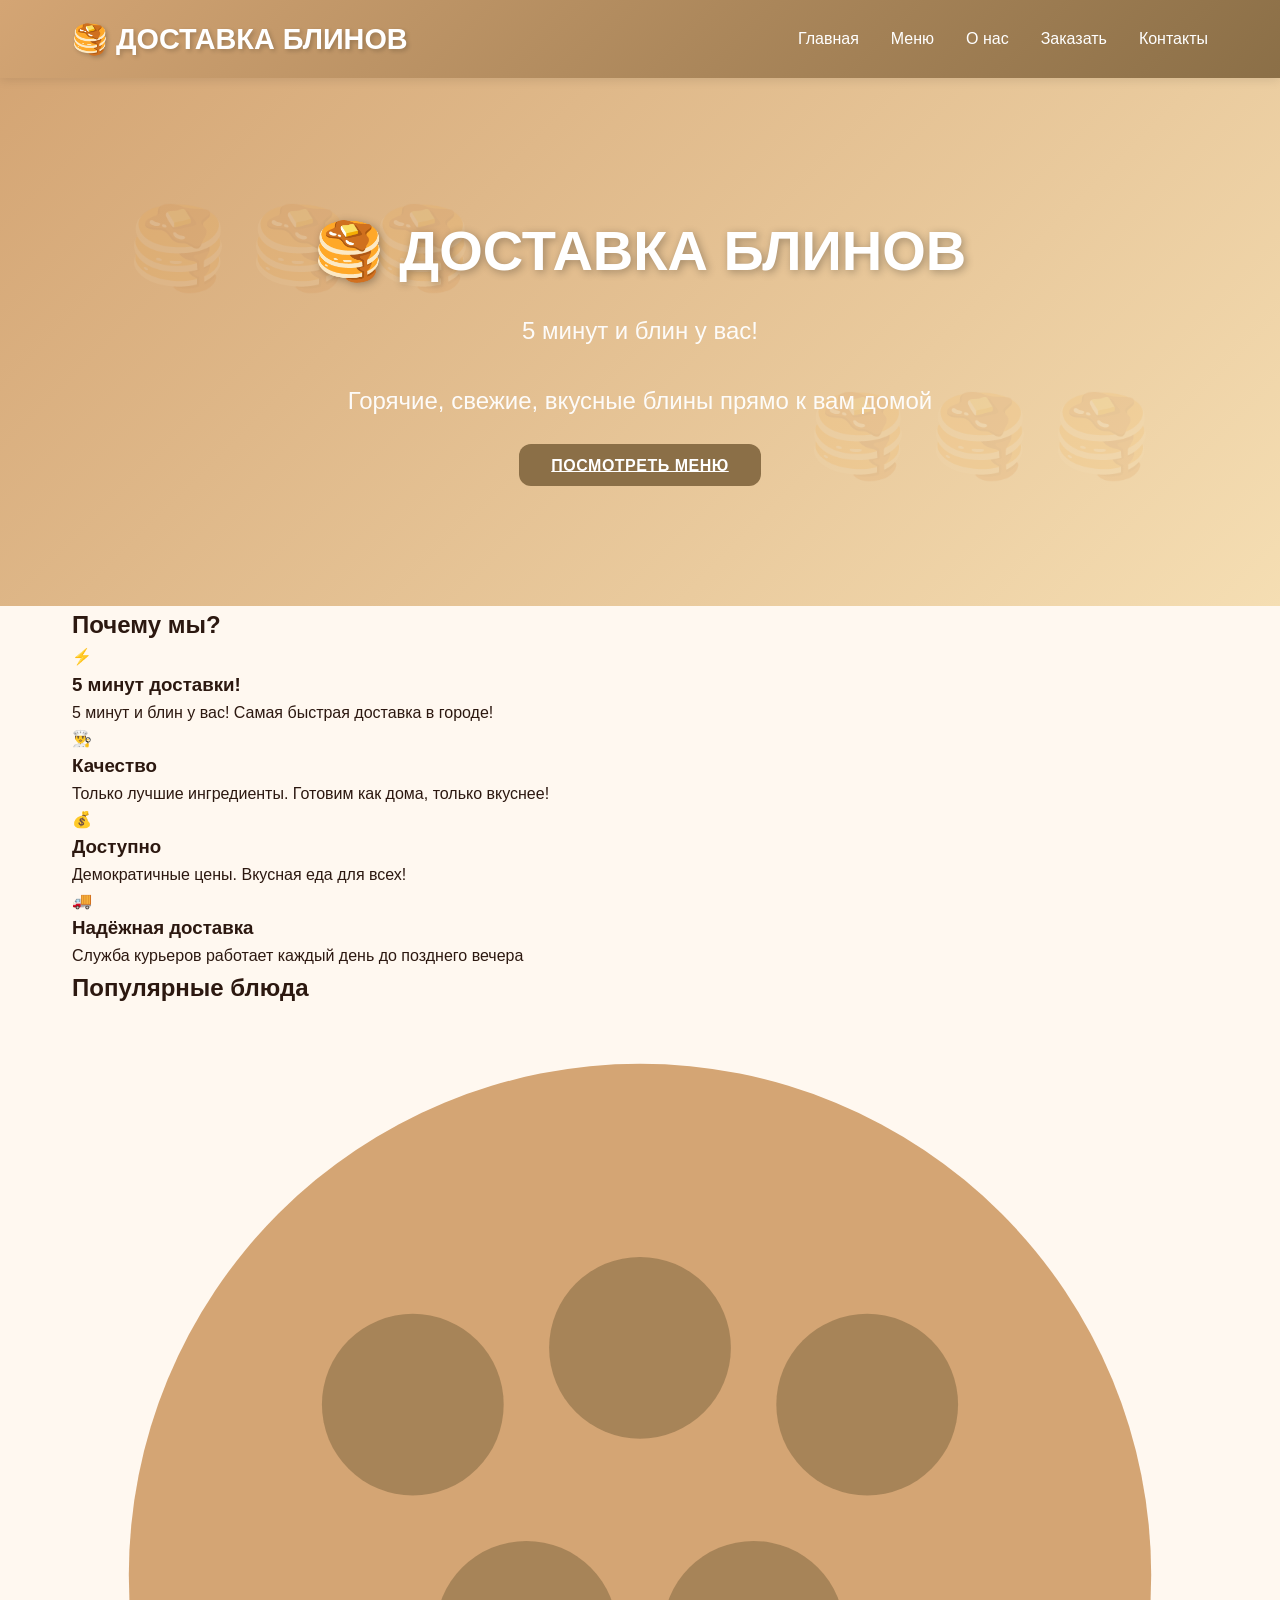
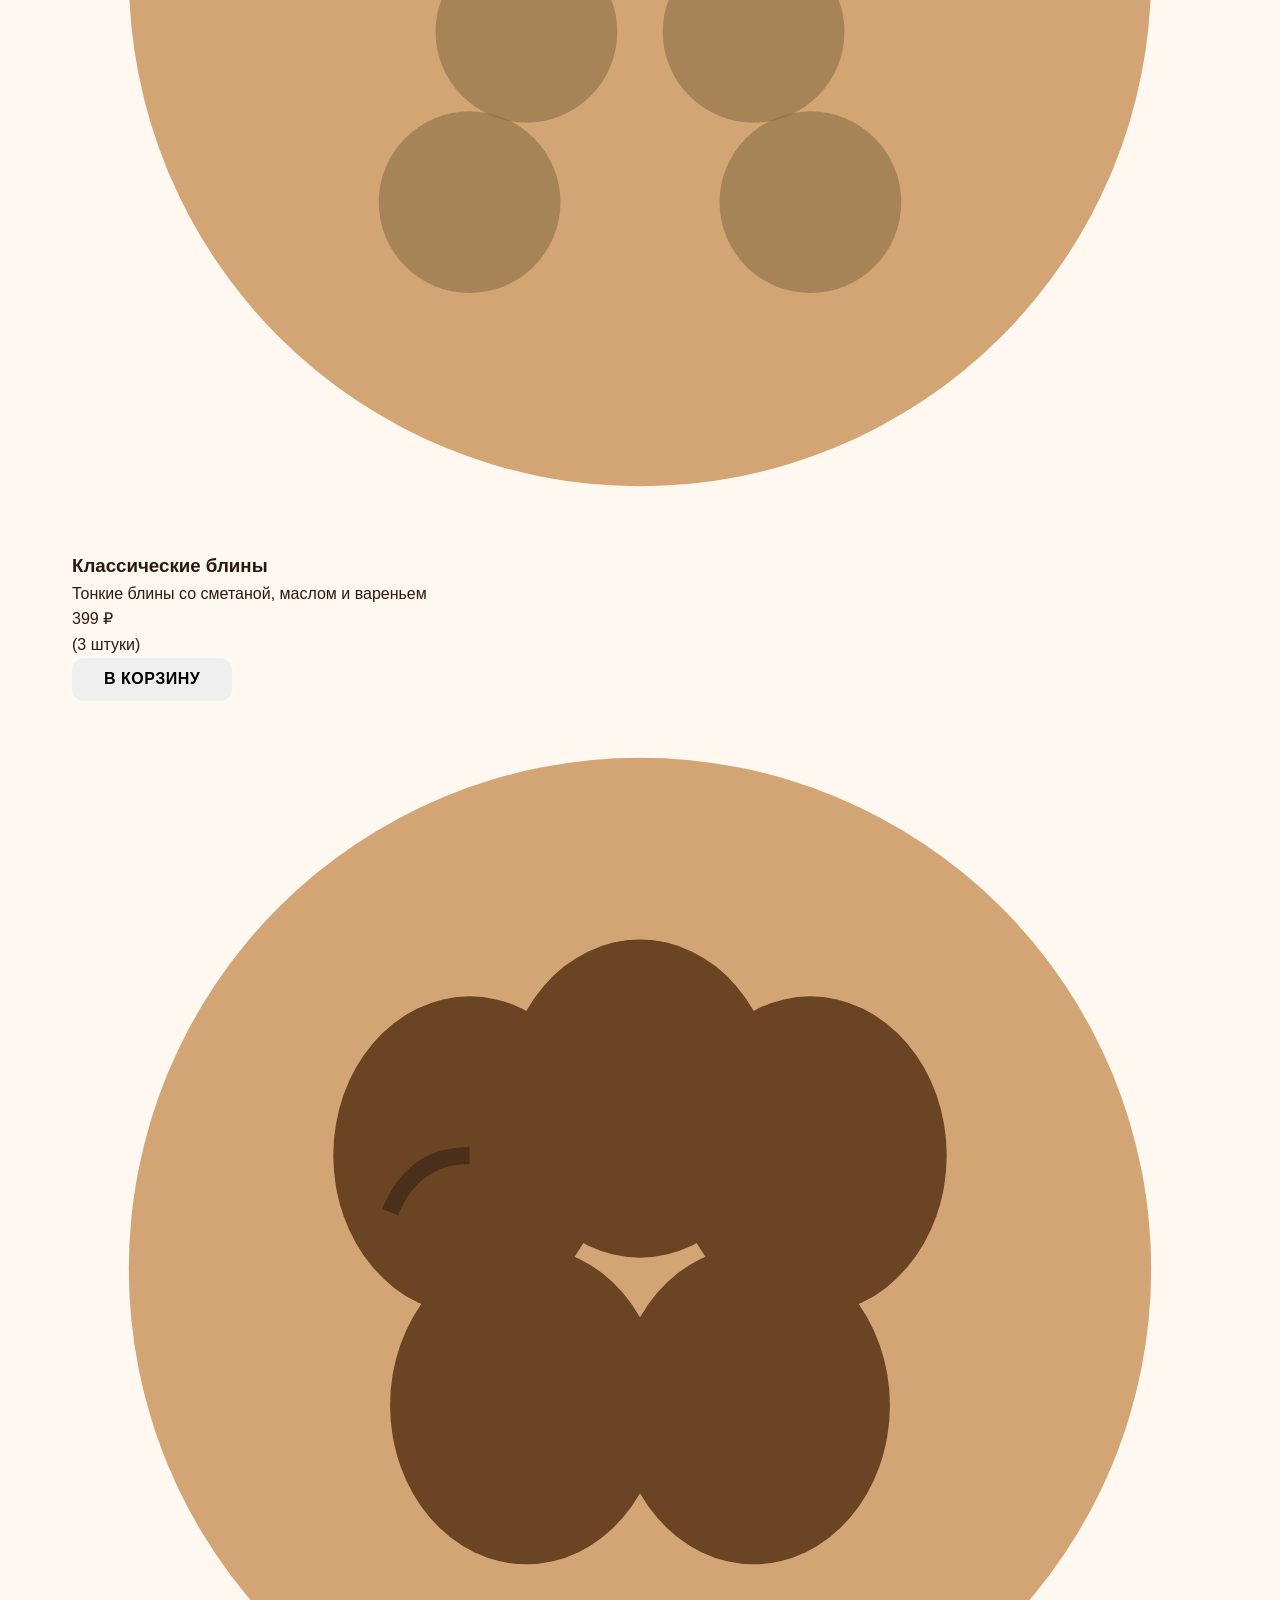
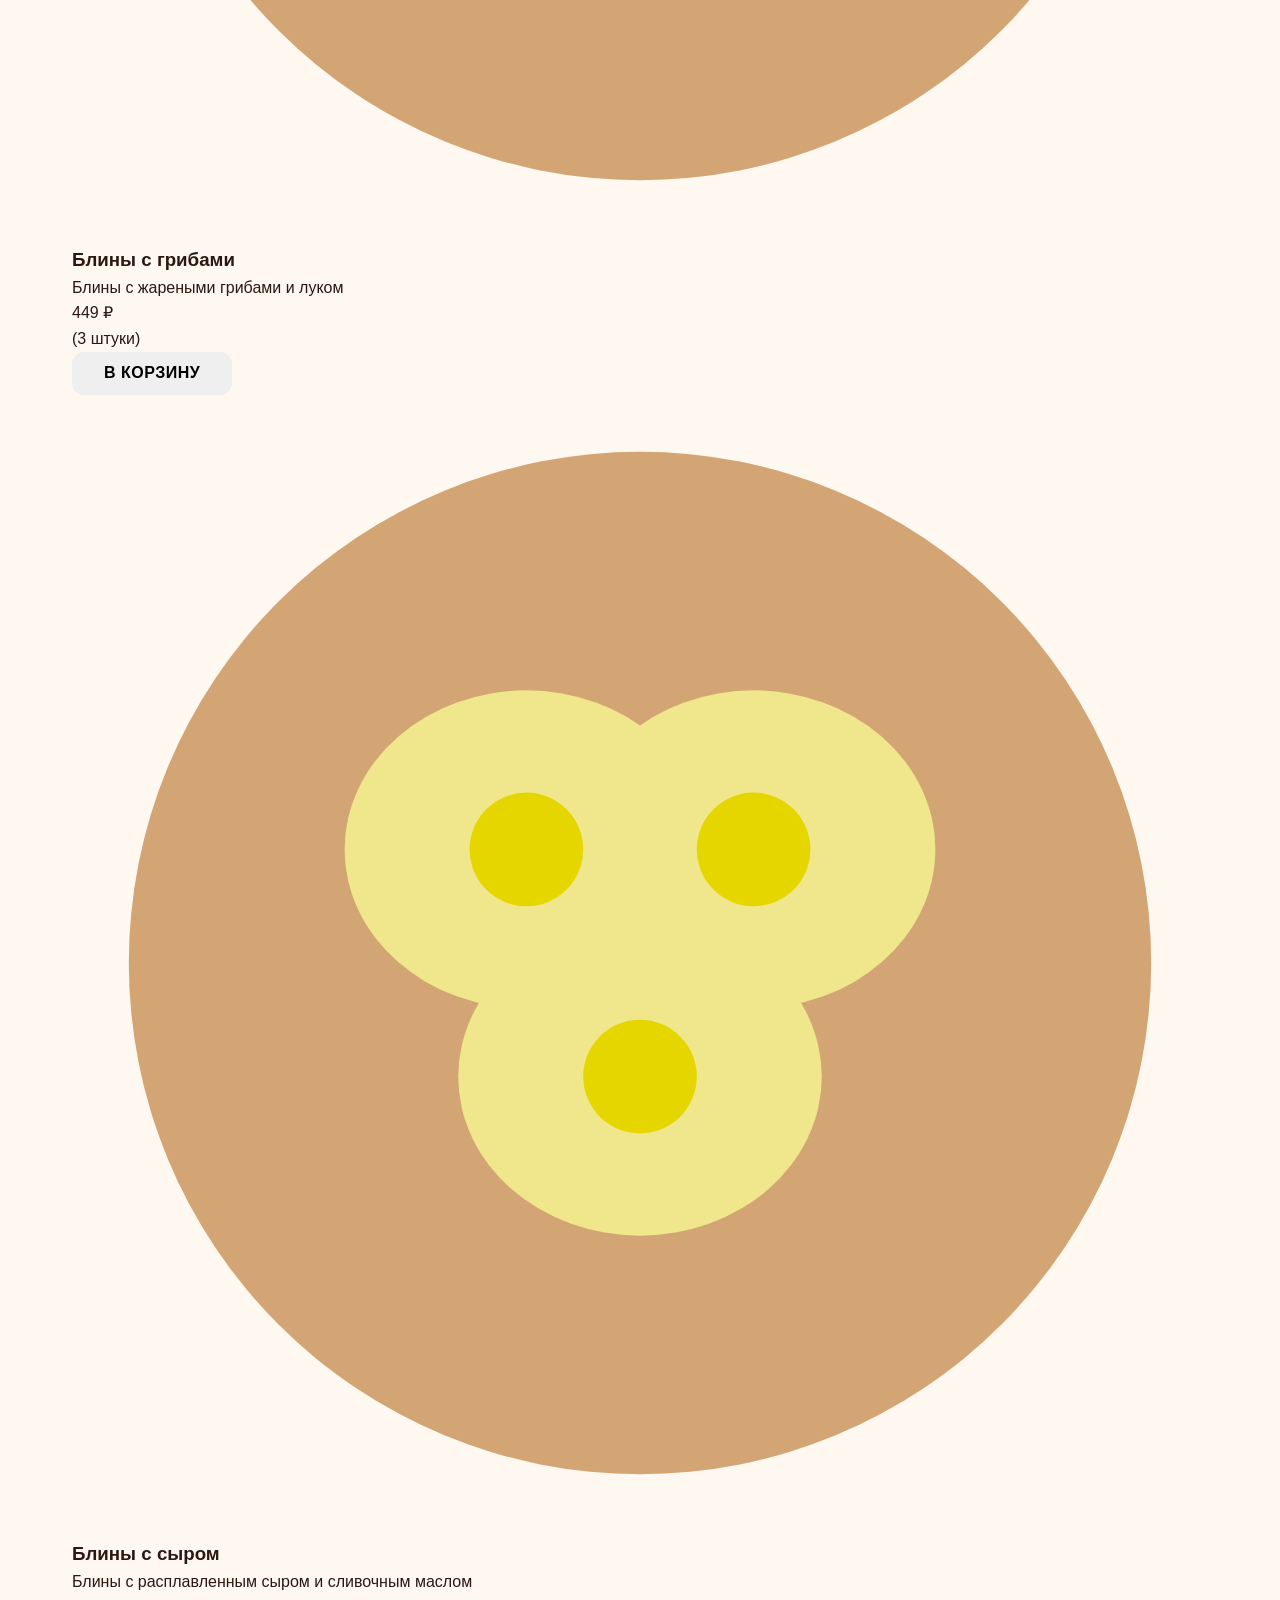
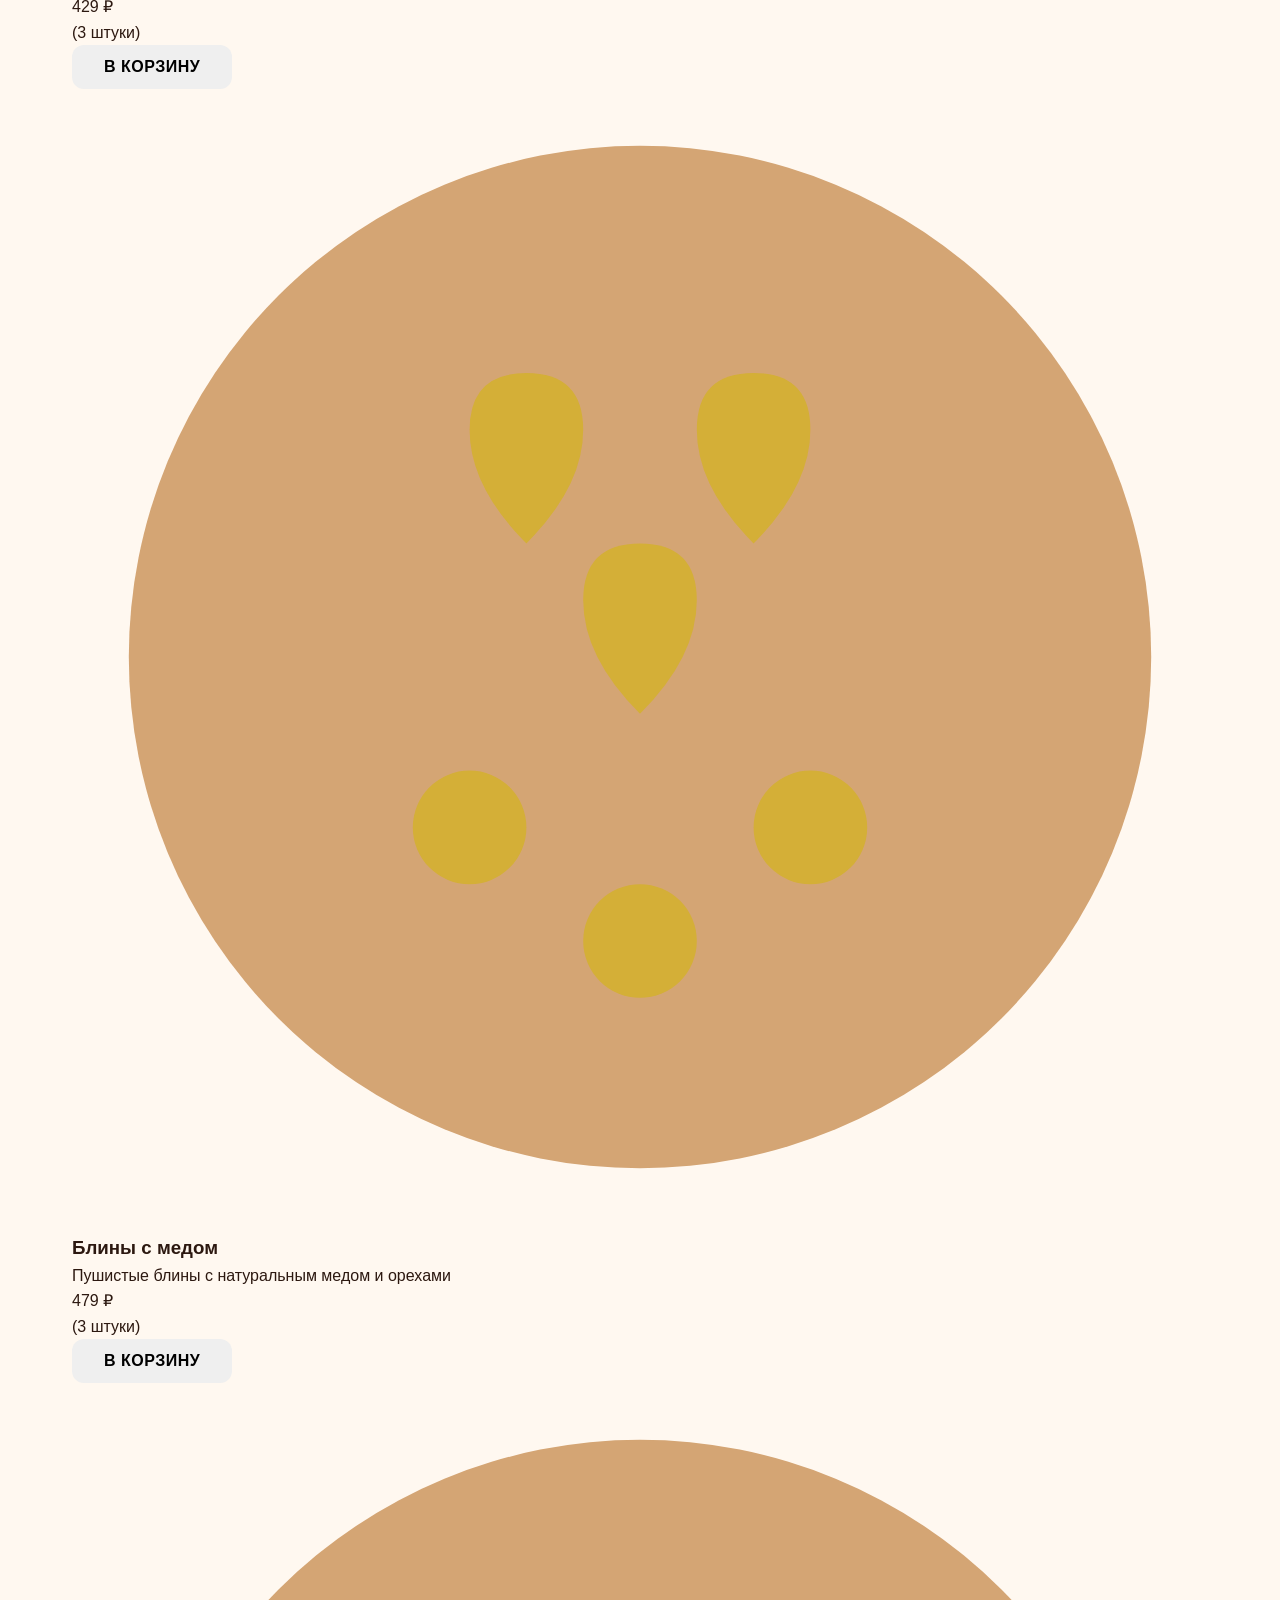
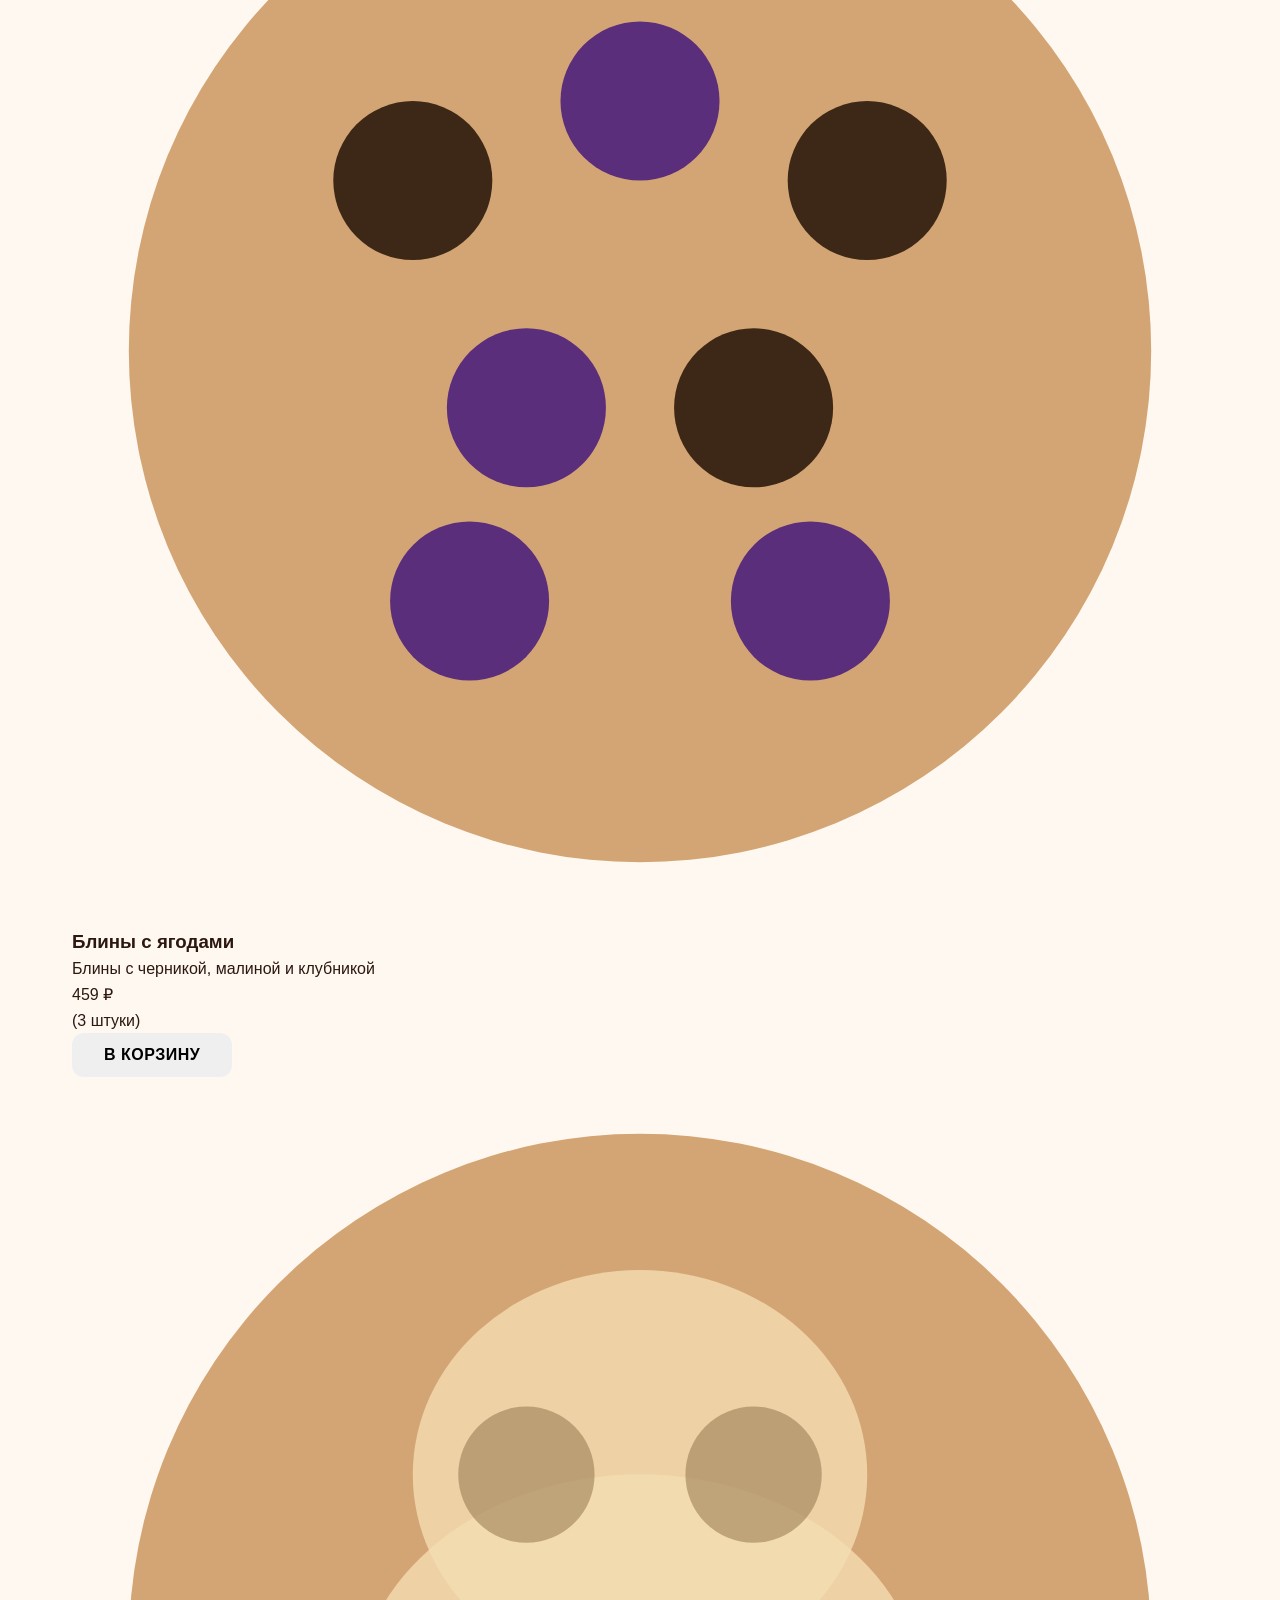
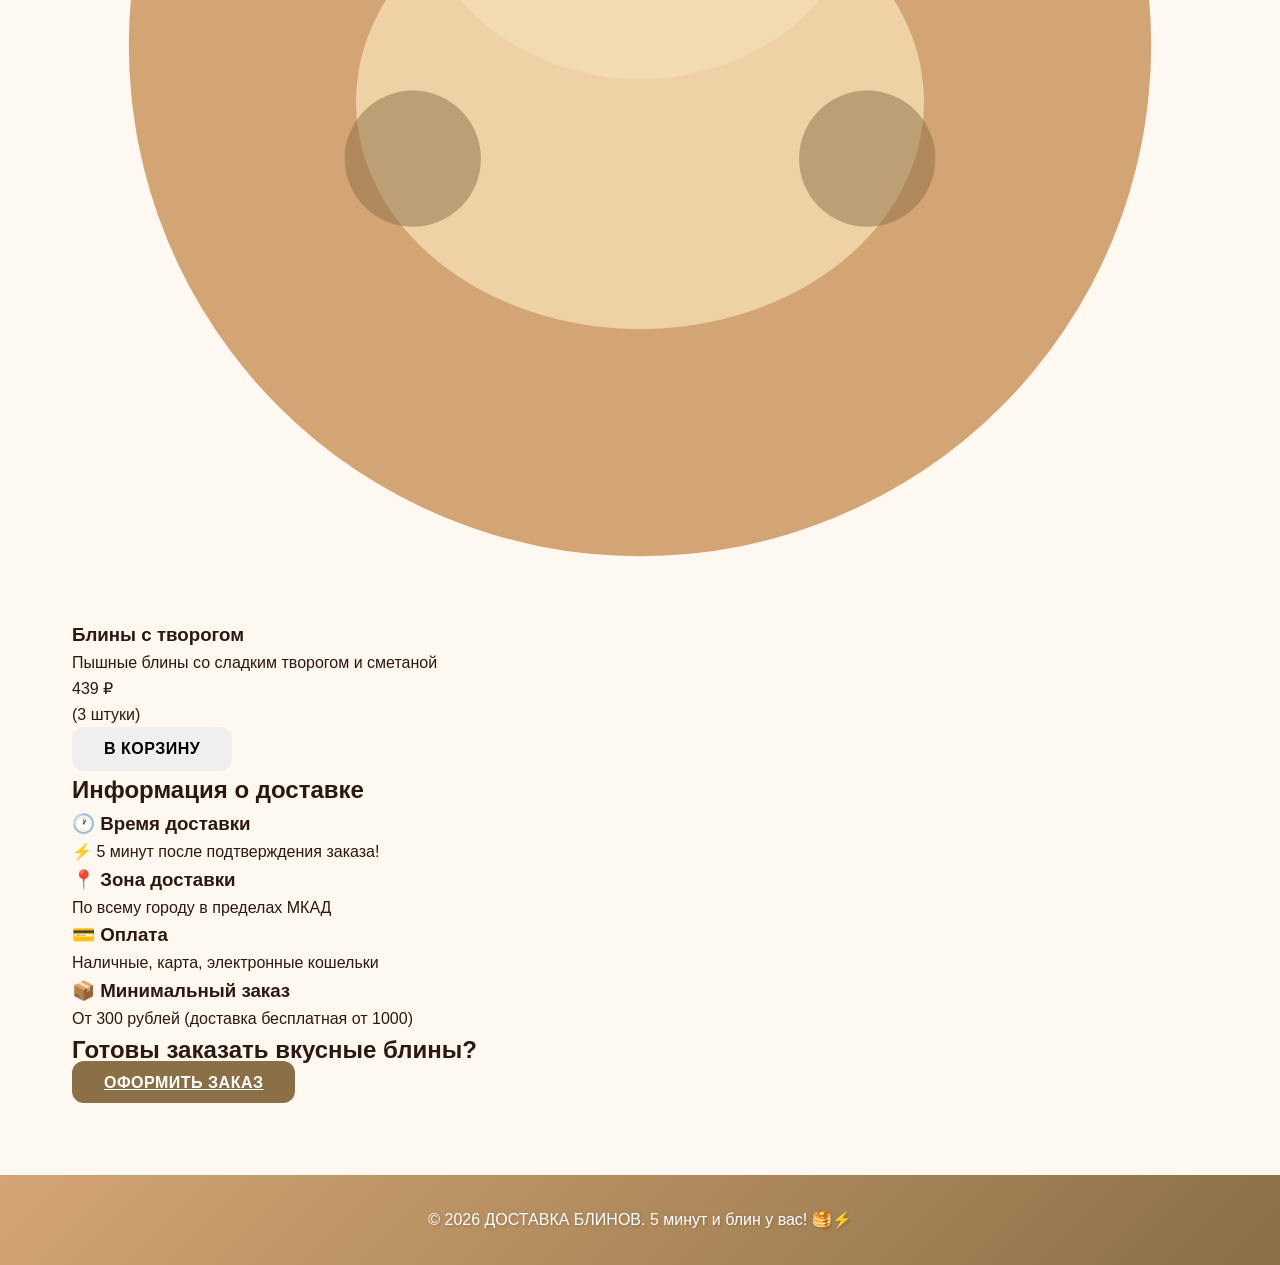
==== commit 25ffe7af: "Rebrand website to 'ДОСТАВКА БЛИНОВ' with 5-minute delivery - Change branding from ЛОПОЧКА to ДОСТАВ" ====
--- a/index.html
+++ b/index.html
@@ -3,19 +3,19 @@
 <head>
     <meta charset="UTF-8">
     <meta name="viewport" content="width=device-width, initial-scale=1.0">
-    <title>Блинчики - Вкусные рецепты и традиции</title>
+    <title>ДОСТАВКА БЛИНОВ - 5 минут и блин у вас!</title>
     <link rel="stylesheet" href="styles.css">
 </head>
 <body>
     <header>
         <nav class="navbar">
             <div class="nav-container">
-                <div class="logo">🥞 Блинчики</div>
+                <div class="logo">🥞 ДОСТАВКА БЛИНОВ</div>
                 <ul class="nav-menu">
                     <li><a href="index.html" class="nav-link active">Главная</a></li>
-                    <li><a href="recipes.html" class="nav-link">Рецепты</a></li>
-                    <li><a href="history.html" class="nav-link">История</a></li>
+                    <li><a href="menu.html" class="nav-link">Меню</a></li>
                     <li><a href="about.html" class="nav-link">О нас</a></li>
+                    <li><a href="order.html" class="nav-link">Заказать</a></li>
                     <li><a href="contact.html" class="nav-link">Контакты</a></li>
                 </ul>
             </div>
@@ -24,142 +24,205 @@
 
     <main>
         <!-- Hero Section -->
-        <section id="home" class="hero">
+        <section class="hero">
             <div class="hero-content">
-                <h1>Добро пожаловать на сайт про блины!</h1>
-                <p>Откройте мир вкусных и традиционных рецептов блинчиков</p>
-                <a href="recipes.html" class="btn btn-primary">Смотреть рецепты</a>
-            </div>
-        </section>
-
-        <!-- Recipes Section -->
-        <section class="recipes">
-            <div class="container">
-                <h2>Популярные рецепты</h2>
-                <div class="recipe-grid">
-                    <div class="recipe-card">
-                        <svg class="recipe-image" viewBox="0 0 100 100" xmlns="http://www.w3.org/2000/svg">
-                            <circle cx="50" cy="50" r="45" fill="#d4a574"/>
-                            <circle cx="30" cy="35" r="8" fill="#8b6f47" opacity="0.6"/>
-                            <circle cx="50" cy="30" r="8" fill="#8b6f47" opacity="0.6"/>
-                            <circle cx="70" cy="35" r="8" fill="#8b6f47" opacity="0.6"/>
-                            <circle cx="40" cy="55" r="8" fill="#8b6f47" opacity="0.6"/>
-                            <circle cx="60" cy="55" r="8" fill="#8b6f47" opacity="0.6"/>
-                            <circle cx="35" cy="70" r="8" fill="#8b6f47" opacity="0.6"/>
-                            <circle cx="65" cy="70" r="8" fill="#8b6f47" opacity="0.6"/>
-                        </svg>
+                <h1>🥞 ДОСТАВКА БЛИНОВ</h1>
+                <p>5 минут и блин у вас!</p>
+                <p class="hero-subtitle">Горячие, свежие, вкусные блины прямо к вам домой</p>
+                <a href="menu.html" class="btn btn-primary btn-large">Посмотреть меню</a>
+            </div>
+        </section>
+
+        <!-- Why Us Section -->
+        <section class="why-section">
+            <div class="container">
+                <h2>Почему мы?</h2>
+                <div class="why-grid">
+                    <div class="why-item">
+                        <div class="why-icon">⚡</div>
+                        <h3>5 минут доставки!</h3>
+                        <p>5 минут и блин у вас! Самая быстрая доставка в городе!</p>
+                    </div>
+                    <div class="why-item">
+                        <div class="why-icon">👨‍🍳</div>
+                        <h3>Качество</h3>
+                        <p>Только лучшие ингредиенты. Готовим как дома, только вкуснее!</p>
+                    </div>
+                    <div class="why-item">
+                        <div class="why-icon">💰</div>
+                        <h3>Доступно</h3>
+                        <p>Демократичные цены. Вкусная еда для всех!</p>
+                    </div>
+                    <div class="why-item">
+                        <div class="why-icon">🚚</div>
+                        <h3>Надёжная доставка</h3>
+                        <p>Служба курьеров работает каждый день до позднего вечера</p>
+                    </div>
+                </div>
+            </div>
+        </section>
+
+        <!-- Featured Products -->
+        <section class="featured">
+            <div class="container">
+                <h2>Популярные блюда</h2>
+                <div class="product-grid">
+                    <div class="product-card">
+                        <div class="product-image">
+                            <svg viewBox="0 0 100 100" xmlns="http://www.w3.org/2000/svg">
+                                <circle cx="50" cy="50" r="45" fill="#d4a574"/>
+                                <circle cx="30" cy="35" r="8" fill="#8b6f47" opacity="0.6"/>
+                                <circle cx="50" cy="30" r="8" fill="#8b6f47" opacity="0.6"/>
+                                <circle cx="70" cy="35" r="8" fill="#8b6f47" opacity="0.6"/>
+                                <circle cx="40" cy="55" r="8" fill="#8b6f47" opacity="0.6"/>
+                                <circle cx="60" cy="55" r="8" fill="#8b6f47" opacity="0.6"/>
+                                <circle cx="35" cy="70" r="8" fill="#8b6f47" opacity="0.6"/>
+                                <circle cx="65" cy="70" r="8" fill="#8b6f47" opacity="0.6"/>
+                            </svg>
+                        </div>
                         <h3>Классические блины</h3>
-                        <p>Тонкие, нежные блины на молоке с добавлением яиц и муки. Идеальный завтрак для всей семьи.</p>
-                        <a href="recipes.html" class="recipe-link">Посмотреть рецепт →</a>
-                    </div>
-
-                    <div class="recipe-card">
-                        <svg class="recipe-image" viewBox="0 0 100 100" xmlns="http://www.w3.org/2000/svg">
-                            <circle cx="50" cy="50" r="45" fill="#d4a574"/>
-                            <circle cx="30" cy="35" r="7" fill="#3d2817"/>
-                            <circle cx="50" cy="28" r="7" fill="#5a2e7a"/>
-                            <circle cx="70" cy="35" r="7" fill="#3d2817"/>
-                            <circle cx="40" cy="55" r="7" fill="#5a2e7a"/>
-                            <circle cx="60" cy="55" r="7" fill="#3d2817"/>
-                            <circle cx="35" cy="72" r="7" fill="#5a2e7a"/>
-                            <circle cx="65" cy="72" r="7" fill="#5a2e7a"/>
-                        </svg>
+                        <p class="description">Тонкие блины со сметаной, маслом и вареньем</p>
+                        <p class="price">399 ₽</p>
+                        <p class="weight">(3 штуки)</p>
+                        <button class="btn btn-small">В корзину</button>
+                    </div>
+
+                    <div class="product-card">
+                        <div class="product-image">
+                            <svg viewBox="0 0 100 100" xmlns="http://www.w3.org/2000/svg">
+                                <circle cx="50" cy="50" r="45" fill="#d4a574"/>
+                                <ellipse cx="35" cy="40" rx="12" ry="14" fill="#6b4423"/>
+                                <ellipse cx="50" cy="35" rx="12" ry="14" fill="#6b4423"/>
+                                <ellipse cx="65" cy="40" rx="12" ry="14" fill="#6b4423"/>
+                                <ellipse cx="40" cy="62" rx="12" ry="14" fill="#6b4423"/>
+                                <ellipse cx="60" cy="62" rx="12" ry="14" fill="#6b4423"/>
+                                <path d="M 35 40 Q 30 40 28 45" stroke="#4a2f1a" stroke-width="1.5" fill="none"/>
+                            </svg>
+                        </div>
+                        <h3>Блины с грибами</h3>
+                        <p class="description">Блины с жареными грибами и луком</p>
+                        <p class="price">449 ₽</p>
+                        <p class="weight">(3 штуки)</p>
+                        <button class="btn btn-small">В корзину</button>
+                    </div>
+
+                    <div class="product-card">
+                        <div class="product-image">
+                            <svg viewBox="0 0 100 100" xmlns="http://www.w3.org/2000/svg">
+                                <circle cx="50" cy="50" r="45" fill="#d4a574"/>
+                                <ellipse cx="40" cy="40" rx="16" ry="14" fill="#f0e68c"/>
+                                <ellipse cx="60" cy="40" rx="16" ry="14" fill="#f0e68c"/>
+                                <ellipse cx="50" cy="60" rx="16" ry="14" fill="#f0e68c"/>
+                                <circle cx="40" cy="40" r="5" fill="#e6d600"/>
+                                <circle cx="60" cy="40" r="5" fill="#e6d600"/>
+                                <circle cx="50" cy="60" r="5" fill="#e6d600"/>
+                            </svg>
+                        </div>
+                        <h3>Блины с сыром</h3>
+                        <p class="description">Блины с расплавленным сыром и сливочным маслом</p>
+                        <p class="price">429 ₽</p>
+                        <p class="weight">(3 штуки)</p>
+                        <button class="btn btn-small">В корзину</button>
+                    </div>
+
+                    <div class="product-card">
+                        <div class="product-image">
+                            <svg viewBox="0 0 100 100" xmlns="http://www.w3.org/2000/svg">
+                                <circle cx="50" cy="50" r="45" fill="#d4a574"/>
+                                <path d="M 40 40 Q 35 35 35 30 Q 35 25 40 25 Q 45 25 45 30 Q 45 35 40 40" fill="#d4af37"/>
+                                <path d="M 60 40 Q 55 35 55 30 Q 55 25 60 25 Q 65 25 65 30 Q 65 35 60 40" fill="#d4af37"/>
+                                <path d="M 50 55 Q 45 50 45 45 Q 45 40 50 40 Q 55 40 55 45 Q 55 50 50 55" fill="#d4af37"/>
+                                <circle cx="35" cy="65" r="5" fill="#d4af37"/>
+                                <circle cx="65" cy="65" r="5" fill="#d4af37"/>
+                                <circle cx="50" cy="75" r="5" fill="#d4af37"/>
+                            </svg>
+                        </div>
+                        <h3>Блины с медом</h3>
+                        <p class="description">Пушистые блины с натуральным медом и орехами</p>
+                        <p class="price">479 ₽</p>
+                        <p class="weight">(3 штуки)</p>
+                        <button class="btn btn-small">В корзину</button>
+                    </div>
+
+                    <div class="product-card">
+                        <div class="product-image">
+                            <svg viewBox="0 0 100 100" xmlns="http://www.w3.org/2000/svg">
+                                <circle cx="50" cy="50" r="45" fill="#d4a574"/>
+                                <circle cx="30" cy="35" r="7" fill="#3d2817"/>
+                                <circle cx="50" cy="28" r="7" fill="#5a2e7a"/>
+                                <circle cx="70" cy="35" r="7" fill="#3d2817"/>
+                                <circle cx="40" cy="55" r="7" fill="#5a2e7a"/>
+                                <circle cx="60" cy="55" r="7" fill="#3d2817"/>
+                                <circle cx="35" cy="72" r="7" fill="#5a2e7a"/>
+                                <circle cx="65" cy="72" r="7" fill="#5a2e7a"/>
+                            </svg>
+                        </div>
                         <h3>Блины с ягодами</h3>
-                        <p>Нежные блины с добавлением черники, малины или клубники. Украсят ваш завтрак и добавят витаминов.</p>
-                        <a href="recipes.html" class="recipe-link">Посмотреть рецепт →</a>
-                    </div>
-
-                    <div class="recipe-card">
-                        <svg class="recipe-image" viewBox="0 0 100 100" xmlns="http://www.w3.org/2000/svg">
-                            <circle cx="50" cy="50" r="45" fill="#d4a574"/>
-                            <ellipse cx="50" cy="35" rx="20" ry="18" fill="#f5deb3" opacity="0.8"/>
-                            <ellipse cx="50" cy="55" rx="25" ry="20" fill="#f5deb3" opacity="0.8"/>
-                            <circle cx="40" cy="35" r="6" fill="#8b6f47" opacity="0.5"/>
-                            <circle cx="60" cy="35" r="6" fill="#8b6f47" opacity="0.5"/>
-                            <circle cx="30" cy="60" r="6" fill="#8b6f47" opacity="0.5"/>
-                            <circle cx="70" cy="60" r="6" fill="#8b6f47" opacity="0.5"/>
-                        </svg>
+                        <p class="description">Блины с черникой, малиной и клубникой</p>
+                        <p class="price">459 ₽</p>
+                        <p class="weight">(3 штуки)</p>
+                        <button class="btn btn-small">В корзину</button>
+                    </div>
+
+                    <div class="product-card">
+                        <div class="product-image">
+                            <svg viewBox="0 0 100 100" xmlns="http://www.w3.org/2000/svg">
+                                <circle cx="50" cy="50" r="45" fill="#d4a574"/>
+                                <ellipse cx="50" cy="35" rx="20" ry="18" fill="#f5deb3" opacity="0.8"/>
+                                <ellipse cx="50" cy="55" rx="25" ry="20" fill="#f5deb3" opacity="0.8"/>
+                                <circle cx="40" cy="35" r="6" fill="#8b6f47" opacity="0.5"/>
+                                <circle cx="60" cy="35" r="6" fill="#8b6f47" opacity="0.5"/>
+                                <circle cx="30" cy="60" r="6" fill="#8b6f47" opacity="0.5"/>
+                                <circle cx="70" cy="60" r="6" fill="#8b6f47" opacity="0.5"/>
+                            </svg>
+                        </div>
                         <h3>Блины с творогом</h3>
-                        <p>Пышные блины с творогом - идеальный источник кальция. Подавайте со сметаной и варенье.</p>
-                        <a href="recipes.html" class="recipe-link">Посмотреть рецепт →</a>
-                    </div>
-
-                    <div class="recipe-card">
-                        <svg class="recipe-image" viewBox="0 0 100 100" xmlns="http://www.w3.org/2000/svg">
-                            <circle cx="50" cy="50" r="45" fill="#d4a574"/>
-                            <path d="M 40 40 Q 35 35 35 30 Q 35 25 40 25 Q 45 25 45 30 Q 45 35 40 40" fill="#d4af37"/>
-                            <path d="M 60 40 Q 55 35 55 30 Q 55 25 60 25 Q 65 25 65 30 Q 65 35 60 40" fill="#d4af37"/>
-                            <path d="M 50 55 Q 45 50 45 45 Q 45 40 50 40 Q 55 40 55 45 Q 55 50 50 55" fill="#d4af37"/>
-                            <circle cx="35" cy="65" r="5" fill="#d4af37"/>
-                            <circle cx="65" cy="65" r="5" fill="#d4af37"/>
-                            <circle cx="50" cy="75" r="5" fill="#d4af37"/>
-                        </svg>
-                        <h3>Блины с медом</h3>
-                        <p>Воздушные блины, идеально сочетающиеся с натуральным медом и орехами. Полезный и вкусный выбор.</p>
-                        <a href="recipes.html" class="recipe-link">Посмотреть рецепт →</a>
-                    </div>
-
-                    <div class="recipe-card">
-                        <svg class="recipe-image" viewBox="0 0 100 100" xmlns="http://www.w3.org/2000/svg">
-                            <circle cx="50" cy="50" r="45" fill="#d4a574"/>
-                            <ellipse cx="35" cy="40" rx="12" ry="14" fill="#6b4423"/>
-                            <ellipse cx="50" cy="35" rx="12" ry="14" fill="#6b4423"/>
-                            <ellipse cx="65" cy="40" rx="12" ry="14" fill="#6b4423"/>
-                            <ellipse cx="40" cy="62" rx="12" ry="14" fill="#6b4423"/>
-                            <ellipse cx="60" cy="62" rx="12" ry="14" fill="#6b4423"/>
-                            <path d="M 35 40 Q 30 40 28 45" stroke="#4a2f1a" stroke-width="1.5" fill="none"/>
-                        </svg>
-                        <h3>Блины с грибами</h3>
-                        <p>Пикантные блины с грибной начинкой. Прекрасное блюдо для обеда или ужина.</p>
-                        <a href="recipes.html" class="recipe-link">Посмотреть рецепт →</a>
-                    </div>
-
-                    <div class="recipe-card">
-                        <svg class="recipe-image" viewBox="0 0 100 100" xmlns="http://www.w3.org/2000/svg">
-                            <circle cx="50" cy="50" r="45" fill="#d4a574"/>
-                            <ellipse cx="40" cy="40" rx="16" ry="14" fill="#f0e68c"/>
-                            <ellipse cx="60" cy="40" rx="16" ry="14" fill="#f0e68c"/>
-                            <ellipse cx="50" cy="60" rx="16" ry="14" fill="#f0e68c"/>
-                            <circle cx="40" cy="40" r="5" fill="#e6d600"/>
-                            <circle cx="60" cy="40" r="5" fill="#e6d600"/>
-                            <circle cx="50" cy="60" r="5" fill="#e6d600"/>
-                        </svg>
-                        <h3>Блины с сыром</h3>
-                        <p>Мягкие блины с расплавленным сыром внутри. Простое, но невероятно вкусное решение.</p>
-                        <a href="recipes.html" class="recipe-link">Посмотреть рецепт →</a>
+                        <p class="description">Пышные блины со сладким творогом и сметаной</p>
+                        <p class="price">439 ₽</p>
+                        <p class="weight">(3 штуки)</p>
+                        <button class="btn btn-small">В корзину</button>
                     </div>
                 </div>
             </div>
         </section>
 
-        <!-- History Section -->
-        <section class="history">
-            <div class="container">
-                <h2>История блинов</h2>
-                <div class="history-content">
-                    <p>Блины - это одно из самых древних блюд русской кухни. Их история уходит корнями в глубокое прошлое, когда они готовились на сковородах из глины.</p>
-
-                    <p>В древние времена блины были символом солнца и его плодородной энергии. Особенно популярны они были во время празднования Масленицы - традиционного русского праздника, знаменующего приход весны.</p>
-
-                    <p>Со временем рецепты совершенствовались, и блины стали подаваться с различными начинками и соусами. От скромного крестьянского завтрака блины превратились в любимое блюдо на всех столах - от простых семей до царских пиров.</p>
-
-                    <p>Сегодня блины остаются неотъемлемой частью русской культуры и кухни, символом гостеприимства и семейных традиций.</p>
+        <!-- Delivery Info -->
+        <section class="delivery-info">
+            <div class="container">
+                <h2>Информация о доставке</h2>
+                <div class="delivery-grid">
+                    <div class="delivery-item">
+                        <h3>🕐 Время доставки</h3>
+                        <p>⚡ 5 минут после подтверждения заказа!</p>
+                    </div>
+                    <div class="delivery-item">
+                        <h3>📍 Зона доставки</h3>
+                        <p>По всему городу в пределах МКАД</p>
+                    </div>
+                    <div class="delivery-item">
+                        <h3>💳 Оплата</h3>
+                        <p>Наличные, карта, электронные кошельки</p>
+                    </div>
+                    <div class="delivery-item">
+                        <h3>📦 Минимальный заказ</h3>
+                        <p>От 300 рублей (доставка бесплатная от 1000)</p>
+                    </div>
                 </div>
             </div>
         </section>
 
-        <!-- Contact Section -->
-        <section class="contact">
-            <div class="container">
-                <h2>Свяжитесь с нами</h2>
-                <p style="text-align: center; margin-bottom: 2rem;"><a href="contact.html" class="btn btn-primary">Перейти на страницу контактов</a></p>
+        <!-- CTA Section -->
+        <section class="cta-section">
+            <div class="container">
+                <h2>Готовы заказать вкусные блины?</h2>
+                <a href="order.html" class="btn btn-primary btn-large">Оформить заказ</a>
             </div>
         </section>
     </main>
 
     <footer>
         <div class="container">
-            <p>&copy; 2026 Блинчики - Все права защищены. Сделано с любовью и масло. 🥞</p>
+            <p>&copy; 2026 ДОСТАВКА БЛИНОВ. 5 минут и блин у вас! 🥞⚡</p>
         </div>
     </footer>
 </body>
